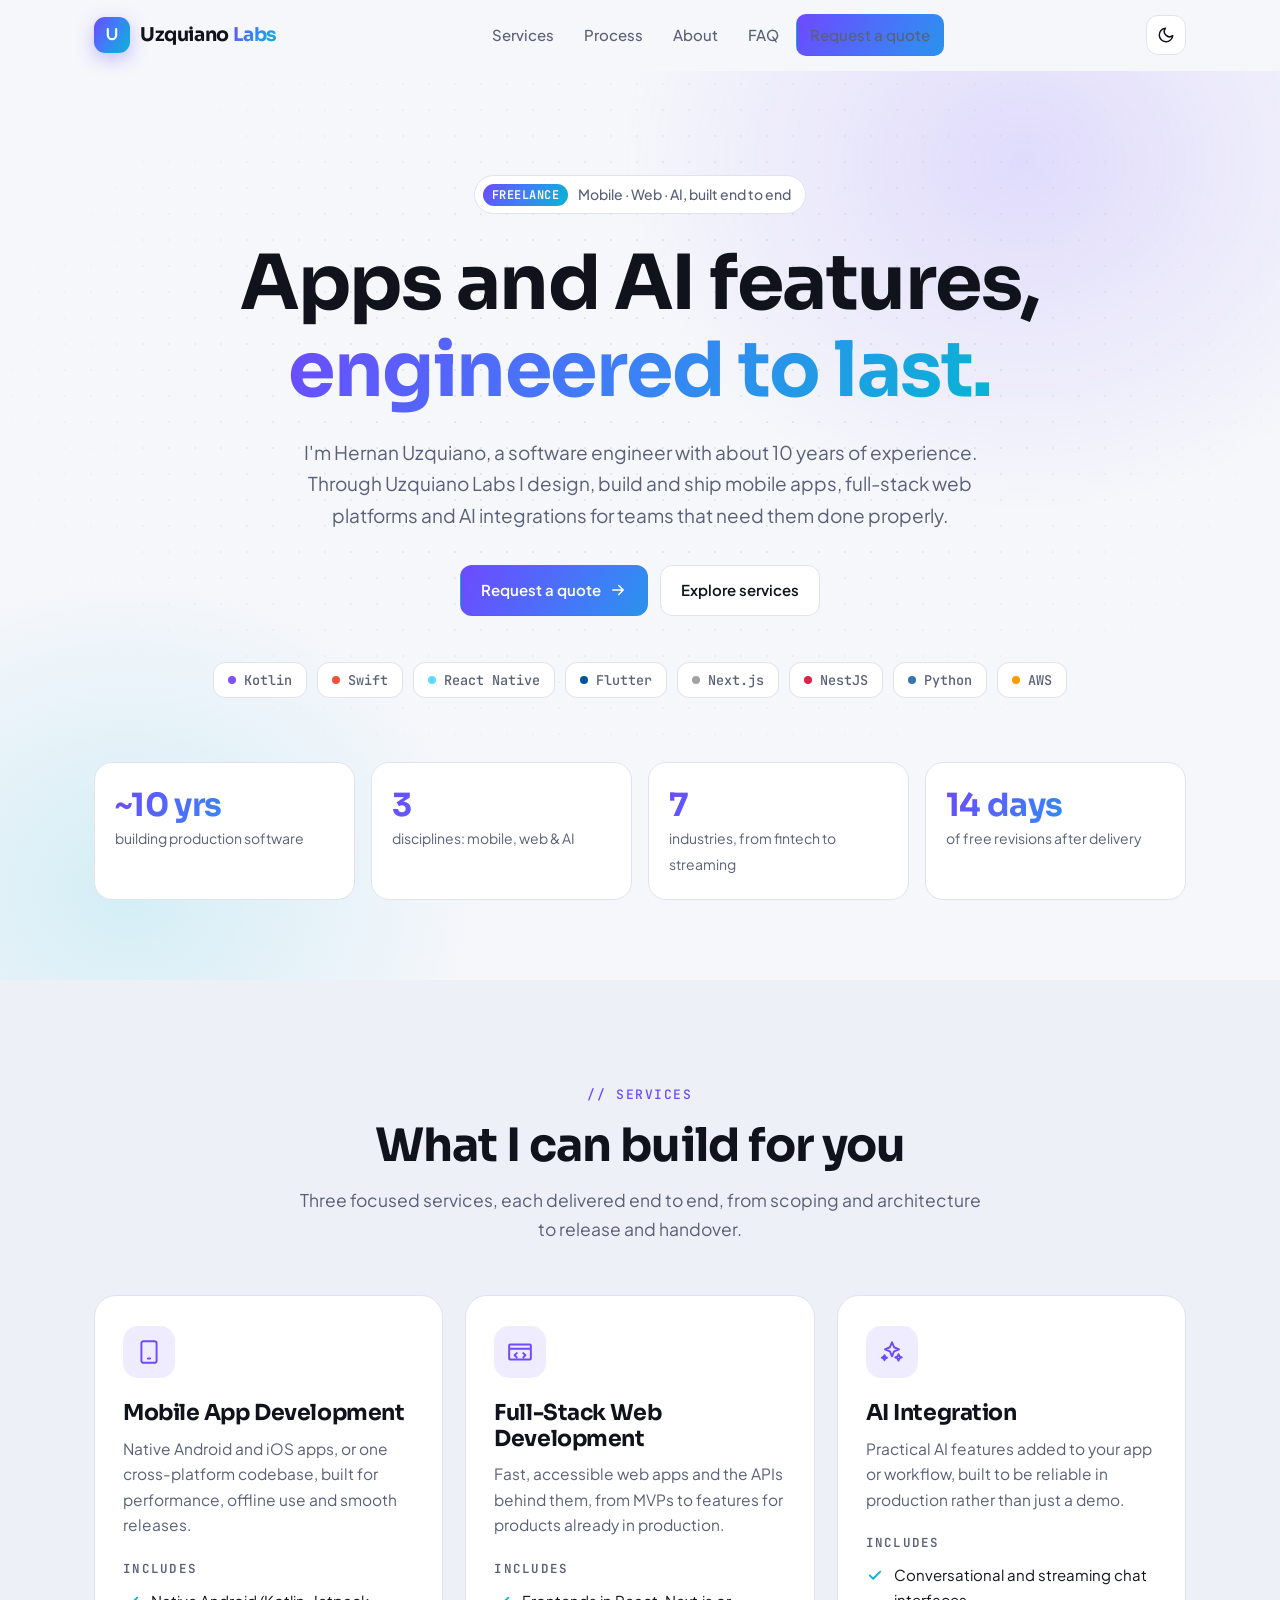
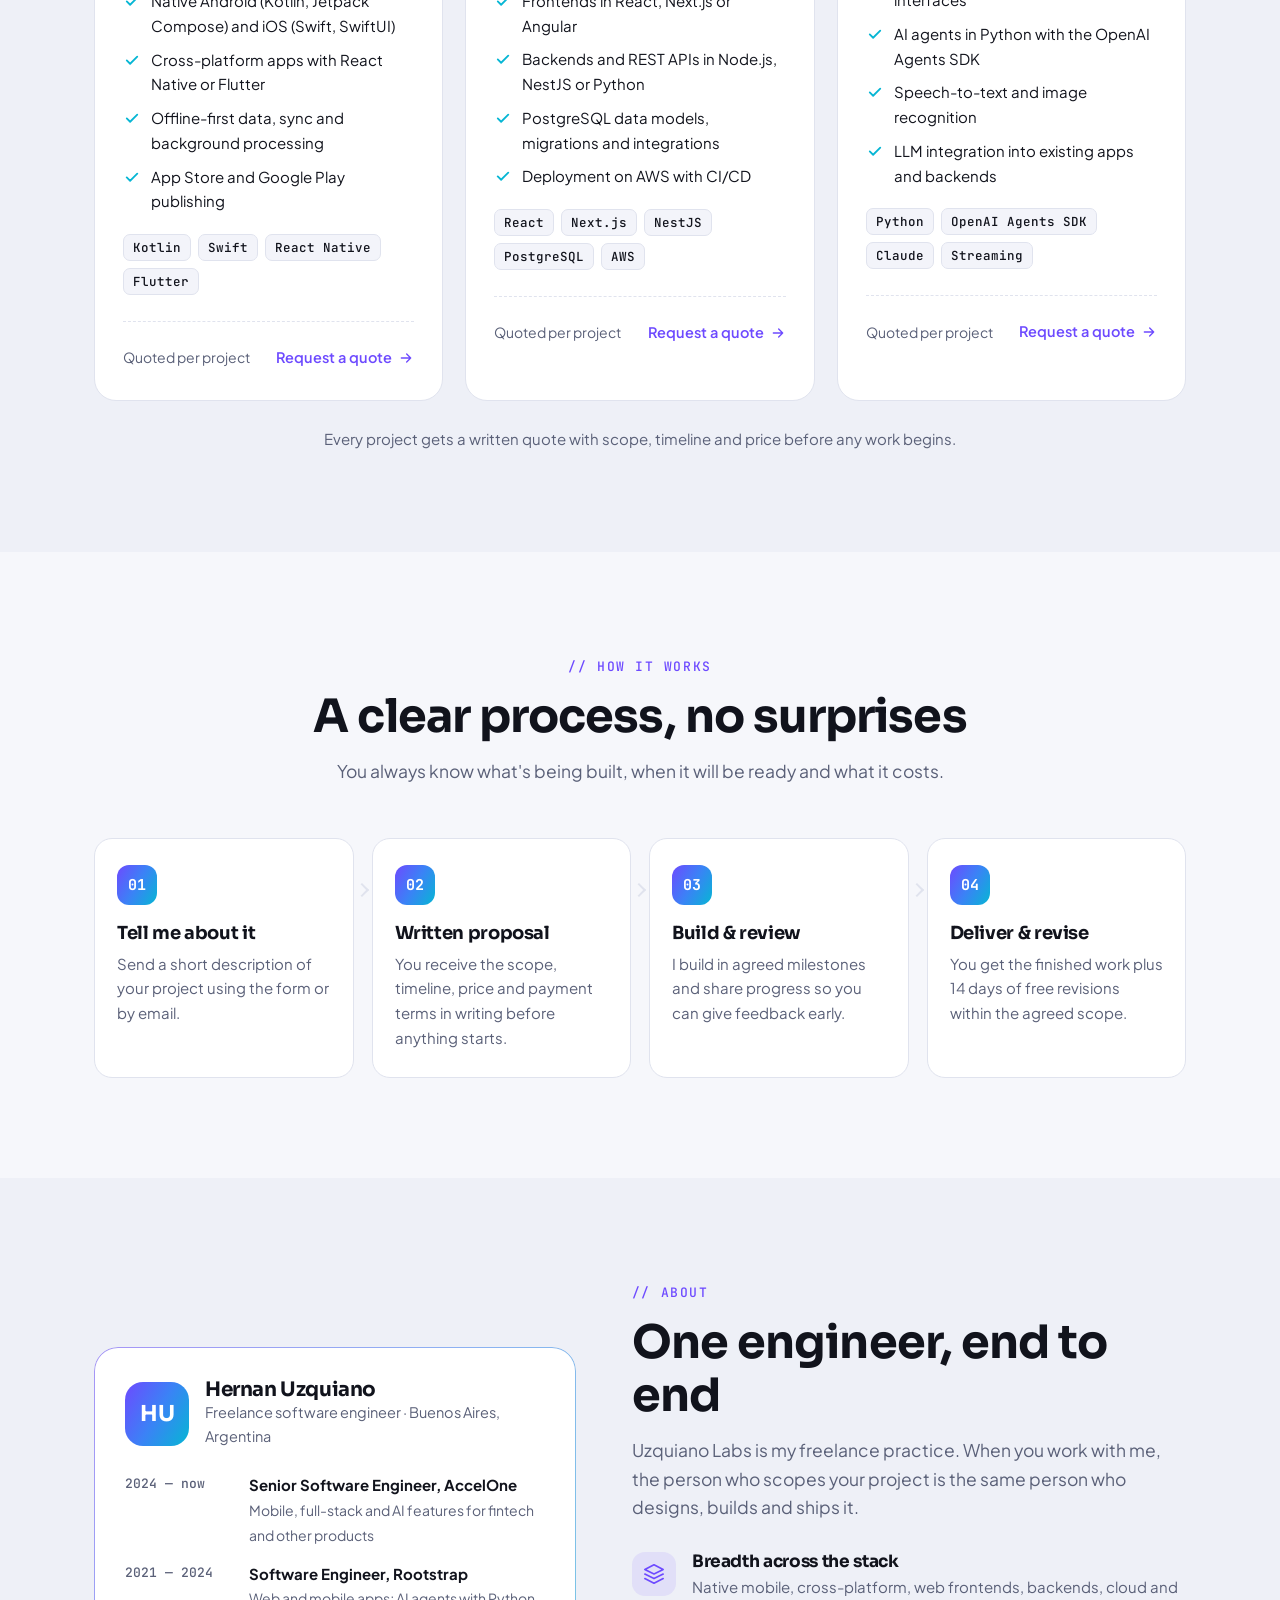
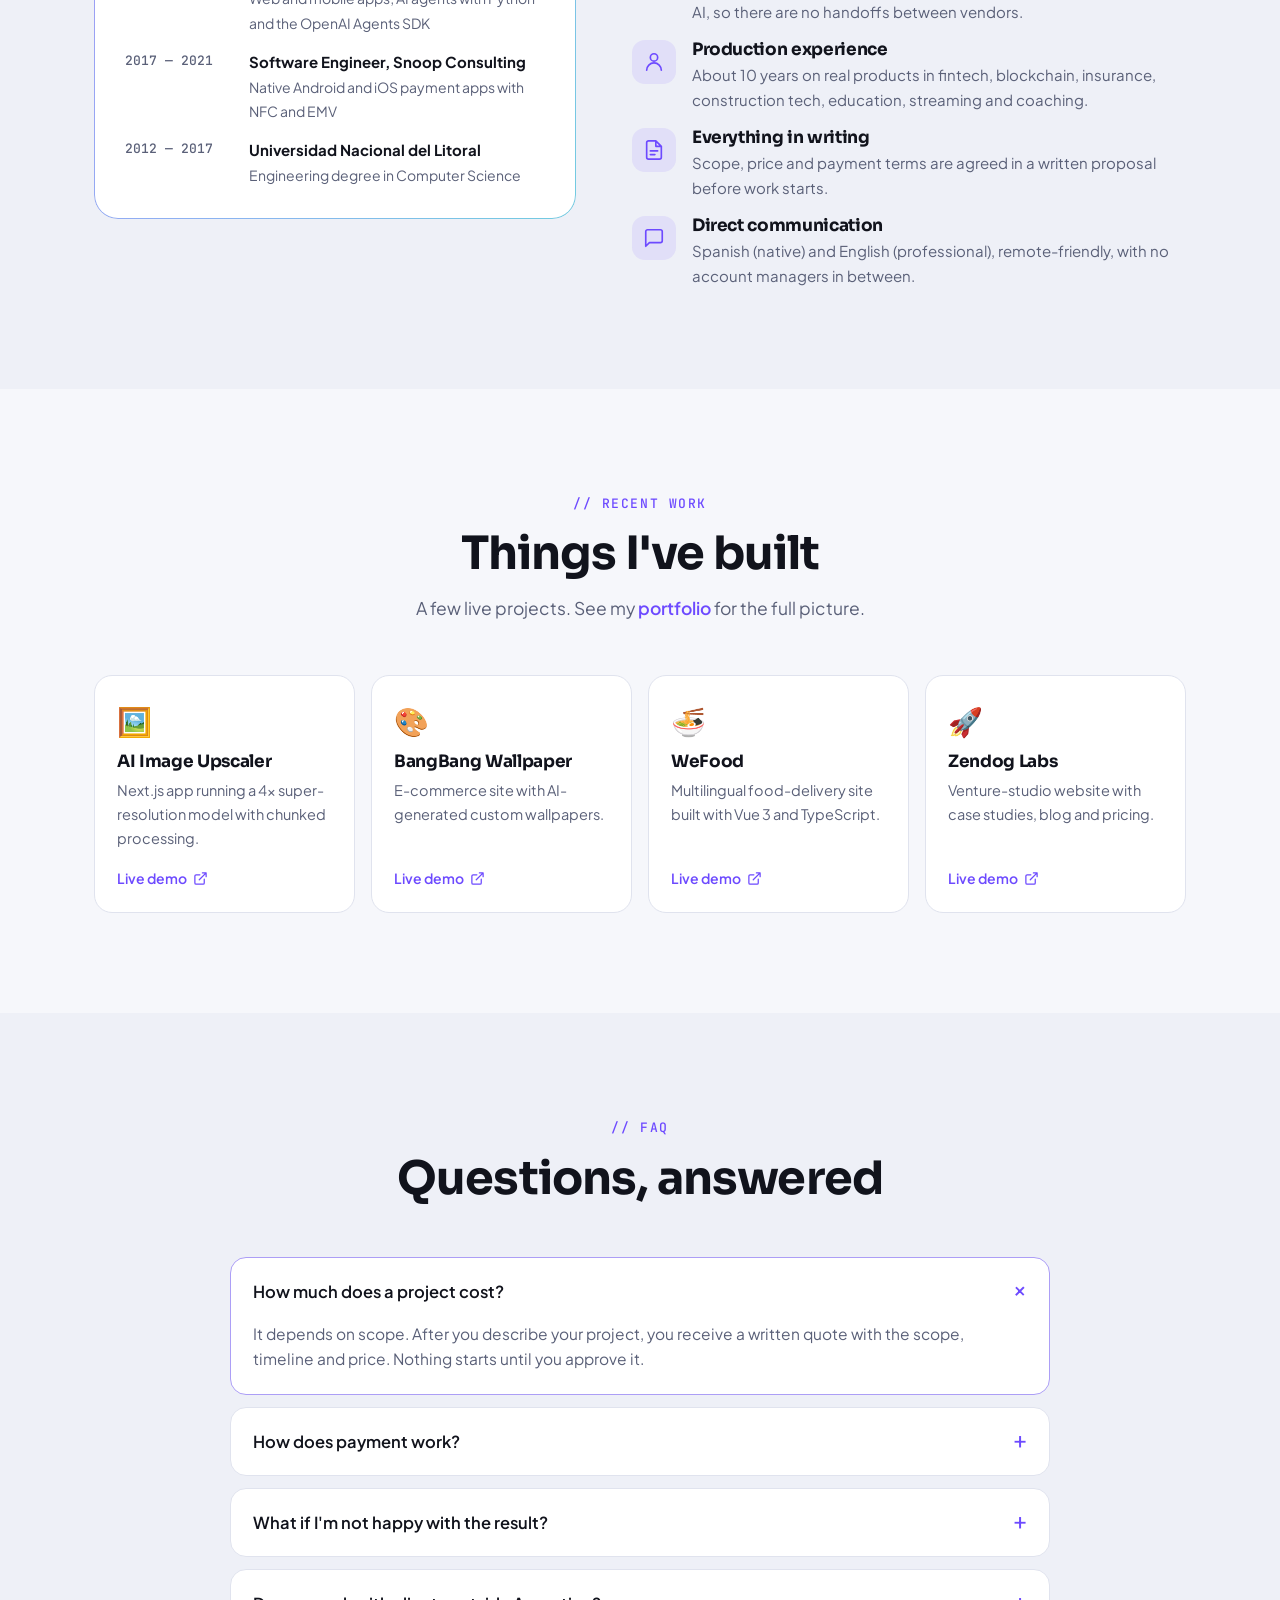
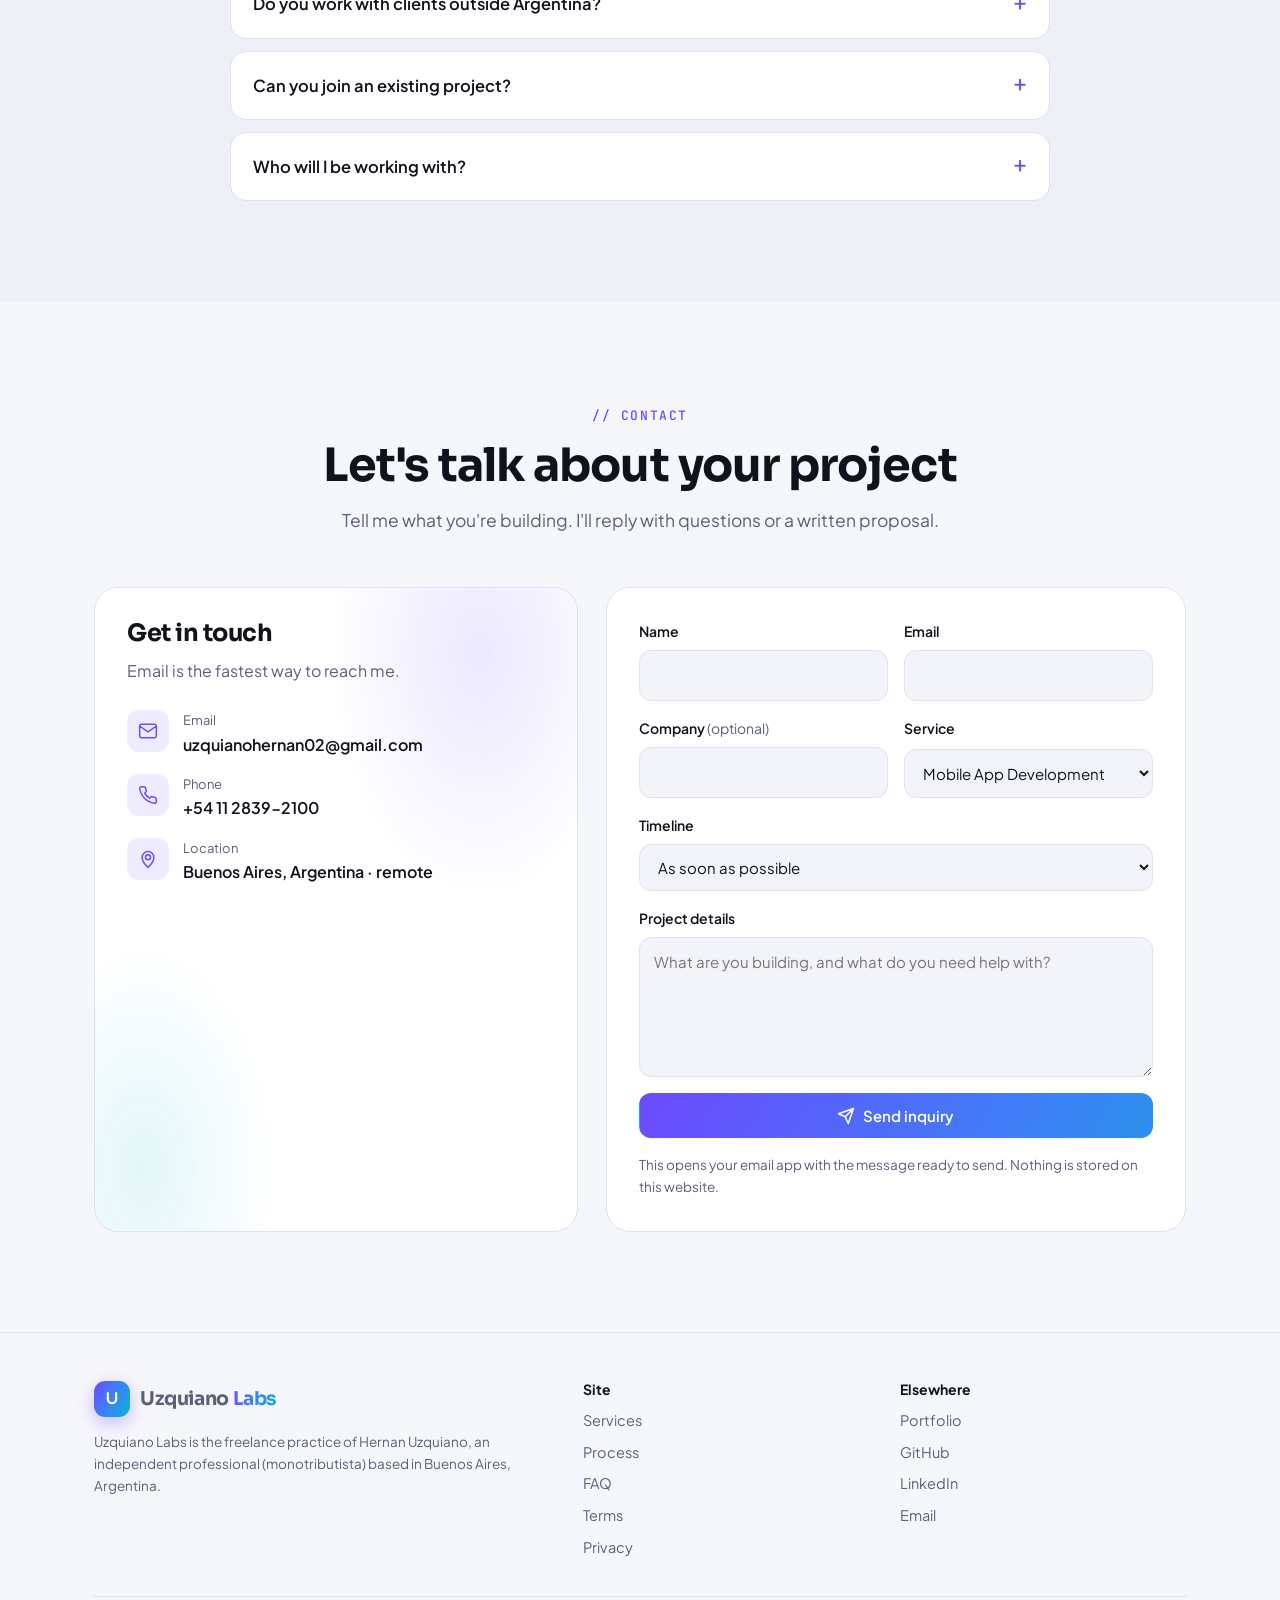
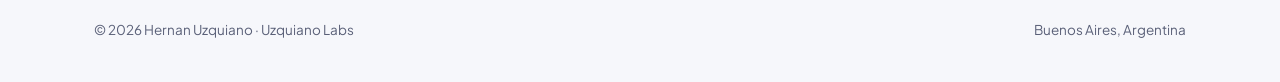
==== index.html @ b5117fab "Add index.html Co-Authored-By: Claude Opus 5.5 <noreply@anthropic.com>" ====
<!doctype html>
<html lang="en">
<head>
  <meta charset="utf-8" />
  <meta name="viewport" content="width=device-width, initial-scale=1" />
  <title>Uzquiano Labs — Mobile, Web &amp; AI Development</title>
  <meta name="description" content="Uzquiano Labs is the freelance practice of Hernan Uzquiano: mobile app development, full-stack web development and AI integration, built end to end by an engineer with about 10 years of experience." />
  <meta property="og:title" content="Uzquiano Labs — Mobile, Web & AI Development" />
  <meta property="og:description" content="Mobile apps, full-stack web platforms and AI features, built end to end. Based in Buenos Aires, working remotely." />
  <meta property="og:type" content="website" />
  <link rel="icon" href="data:image/svg+xml,%3Csvg xmlns='http://www.w3.org/2000/svg' viewBox='0 0 64 64'%3E%3Cdefs%3E%3ClinearGradient id='g' x1='0' y1='0' x2='1' y2='1'%3E%3Cstop offset='0' stop-color='%236d4aff'/%3E%3Cstop offset='1' stop-color='%2306b6d4'/%3E%3C/linearGradient%3E%3C/defs%3E%3Crect width='64' height='64' rx='16' fill='url(%23g)'/%3E%3Cpath d='M20 18v16a12 12 0 0 0 24 0V18' fill='none' stroke='white' stroke-width='6' stroke-linecap='round'/%3E%3C/svg%3E" />
  <link rel="preconnect" href="https://fonts.googleapis.com" />
  <link rel="preconnect" href="https://fonts.gstatic.com" crossorigin />
  <link href="https://fonts.googleapis.com/css2?family=Plus+Jakarta+Sans:wght@400;500;600;700&family=Sora:wght@600;700&family=JetBrains+Mono:wght@500;600;700&display=swap" rel="stylesheet" />
  <link rel="stylesheet" href="styles.css" />
</head>
<body>
  <svg width="0" height="0" style="position:absolute" aria-hidden="true">
    <symbol id="i-u" viewBox="0 0 24 24"><path fill="none" stroke="currentColor" stroke-width="2.6" stroke-linecap="round" d="M7 5v7a5 5 0 0 0 10 0V5"/></symbol>
    <symbol id="i-phone" viewBox="0 0 24 24"><path fill="none" stroke="currentColor" stroke-width="1.8" stroke-linecap="round" stroke-linejoin="round" d="M7 2h10a2 2 0 0 1 2 2v16a2 2 0 0 1-2 2H7a2 2 0 0 1-2-2V4a2 2 0 0 1 2-2Zm4 16h2"/></symbol>
    <symbol id="i-web" viewBox="0 0 24 24"><path fill="none" stroke="currentColor" stroke-width="1.8" stroke-linecap="round" stroke-linejoin="round" d="M3 5h18a1 1 0 0 1 1 1v12a1 1 0 0 1-1 1H3a1 1 0 0 1-1-1V6a1 1 0 0 1 1-1Zm-1 4h20M9 13l-2 2 2 2m6-4 2 2-2 2"/></symbol>
    <symbol id="i-ai" viewBox="0 0 24 24"><path fill="none" stroke="currentColor" stroke-width="1.8" stroke-linecap="round" stroke-linejoin="round" d="M12 3l1.9 4.6L18.5 9.5l-4.6 1.9L12 16l-1.9-4.6L5.5 9.5l4.6-1.9L12 3Zm6 11 .9 2.1 2.1.9-2.1.9L18 20l-.9-2.1-2.1-.9 2.1-.9L18 14ZM5 15l.7 1.6 1.6.7-1.6.7L5 19.6l-.7-1.6-1.6-.7 1.6-.7L5 15Z"/></symbol>
    <symbol id="i-tick" viewBox="0 0 24 24"><path fill="none" stroke="currentColor" stroke-width="2.4" stroke-linecap="round" stroke-linejoin="round" d="m5 12.5 4.5 4.5L19 7.5"/></symbol>
    <symbol id="i-arrow" viewBox="0 0 24 24"><path fill="none" stroke="currentColor" stroke-width="2" stroke-linecap="round" stroke-linejoin="round" d="M5 12h14m-6-6 6 6-6 6"/></symbol>
    <symbol id="i-mail" viewBox="0 0 24 24"><path fill="none" stroke="currentColor" stroke-width="1.8" stroke-linecap="round" stroke-linejoin="round" d="M4 4h16a2 2 0 0 1 2 2v12a2 2 0 0 1-2 2H4a2 2 0 0 1-2-2V6a2 2 0 0 1 2-2Zm18 2-10 7L2 6"/></symbol>
    <symbol id="i-call" viewBox="0 0 24 24"><path fill="none" stroke="currentColor" stroke-width="1.8" stroke-linecap="round" stroke-linejoin="round" d="M22 16.9v3a2 2 0 0 1-2.2 2 19.8 19.8 0 0 1-8.6-3.1 19.5 19.5 0 0 1-6-6A19.8 19.8 0 0 1 2.1 4.2 2 2 0 0 1 4.1 2h3a2 2 0 0 1 2 1.7c.1.9.4 1.8.7 2.7a2 2 0 0 1-.5 2.1L8 9.8a16 16 0 0 0 6 6l1.3-1.3a2 2 0 0 1 2.1-.4c.9.3 1.8.6 2.7.7a2 2 0 0 1 1.7 2Z"/></symbol>
    <symbol id="i-pin" viewBox="0 0 24 24"><path fill="none" stroke="currentColor" stroke-width="1.8" stroke-linecap="round" stroke-linejoin="round" d="M12 22s7-6.1 7-12a7 7 0 1 0-14 0c0 5.9 7 12 7 12Zm0-9a3 3 0 1 0 0-6 3 3 0 0 0 0 6Z"/></symbol>
    <symbol id="i-user" viewBox="0 0 24 24"><path fill="none" stroke="currentColor" stroke-width="1.8" stroke-linecap="round" stroke-linejoin="round" d="M20 21a8 8 0 0 0-16 0m8-10a4 4 0 1 0 0-8 4 4 0 0 0 0 8Z"/></symbol>
    <symbol id="i-layers" viewBox="0 0 24 24"><path fill="none" stroke="currentColor" stroke-width="1.8" stroke-linecap="round" stroke-linejoin="round" d="m12 2 10 5-10 5L2 7l10-5Zm-10 10 10 5 10-5M2 17l10 5 10-5"/></symbol>
    <symbol id="i-doc" viewBox="0 0 24 24"><path fill="none" stroke="currentColor" stroke-width="1.8" stroke-linecap="round" stroke-linejoin="round" d="M14 2H6a2 2 0 0 0-2 2v16a2 2 0 0 0 2 2h12a2 2 0 0 0 2-2V8l-6-6Zm0 0v6h6M8 13h8M8 17h5"/></symbol>
    <symbol id="i-chat" viewBox="0 0 24 24"><path fill="none" stroke="currentColor" stroke-width="1.8" stroke-linecap="round" stroke-linejoin="round" d="M21 15a2 2 0 0 1-2 2H7l-4 4V5a2 2 0 0 1 2-2h14a2 2 0 0 1 2 2Z"/></symbol>
    <symbol id="i-ext" viewBox="0 0 24 24"><path fill="none" stroke="currentColor" stroke-width="2" stroke-linecap="round" stroke-linejoin="round" d="M18 13v6a2 2 0 0 1-2 2H5a2 2 0 0 1-2-2V8a2 2 0 0 1 2-2h6m4-3h6v6m-11 5L21 3"/></symbol>
    <symbol id="i-send" viewBox="0 0 24 24"><path fill="none" stroke="currentColor" stroke-width="2" stroke-linecap="round" stroke-linejoin="round" d="M22 2 11 13M22 2l-7 20-4-9-9-4 20-7Z"/></symbol>
  </svg>

  <header class="nav" id="nav">
    <div class="container nav-inner">
      <a href="#top" class="logo" aria-label="Uzquiano Labs — home">
        <span class="logo-mark"><svg><use href="#i-u"/></svg></span>
        <span>Uzquiano<span class="grad-text"> Labs</span></span>
      </a>
      <nav aria-label="Main">
        <ul class="nav-links" id="navLinks">
          <li><a href="#services">Services</a></li>
          <li><a href="#process">Process</a></li>
          <li><a href="#about">About</a></li>
          <li><a href="#faq">FAQ</a></li>
          <li><a href="#contact" class="btn btn-primary btn-sm">Request a quote</a></li>
        </ul>
      </nav>
      <div class="nav-actions">
        <button class="icon-btn" id="themeBtn" type="button" aria-label="Toggle dark mode">
          <svg class="moon" viewBox="0 0 24 24"><path fill="none" stroke="currentColor" stroke-width="2" stroke-linecap="round" stroke-linejoin="round" d="M21 12.8A9 9 0 1 1 11.2 3a7 7 0 0 0 9.8 9.8Z"/></svg>
          <svg class="sun" viewBox="0 0 24 24"><path fill="none" stroke="currentColor" stroke-width="2" stroke-linecap="round" stroke-linejoin="round" d="M12 17a5 5 0 1 0 0-10 5 5 0 0 0 0 10Zm0-16v2m0 18v2M4.2 4.2l1.4 1.4m12.8 12.8 1.4 1.4M1 12h2m18 0h2M4.2 19.8l1.4-1.4M18.4 5.6l1.4-1.4"/></svg>
        </button>
        <button class="icon-btn menu-btn" id="menuBtn" type="button" aria-label="Open menu" aria-expanded="false" aria-controls="navLinks">
          <svg viewBox="0 0 24 24"><path fill="none" stroke="currentColor" stroke-width="2" stroke-linecap="round" d="M4 7h16M4 12h16M4 17h16"/></svg>
        </button>
      </div>
    </div>
  </header>

  <main id="top">
    <!-- HERO -->
    <div class="hero">
      <div class="container">
        <span class="badge reveal"><b>FREELANCE</b> Mobile · Web · AI, built end to end</span>
        <h1 class="reveal">Apps and AI features,<br/><span class="grad-text">engineered to last.</span></h1>
        <p class="hero-lead reveal">I'm Hernan Uzquiano, a software engineer with about 10 years of experience. Through Uzquiano Labs I design, build and ship mobile apps, full-stack web platforms and AI integrations for teams that need them done properly.</p>
        <div class="hero-cta reveal">
          <a class="btn btn-primary" href="#contact">Request a quote <svg><use href="#i-arrow"/></svg></a>
          <a class="btn" href="#services">Explore services</a>
        </div>
        <div class="chips reveal" aria-label="Core technologies">
          <span class="chip"><i style="--c:#7f52ff"></i>Kotlin</span>
          <span class="chip"><i style="--c:#f05138"></i>Swift</span>
          <span class="chip"><i style="--c:#61dafb"></i>React Native</span>
          <span class="chip"><i style="--c:#02569b"></i>Flutter</span>
          <span class="chip"><i style="--c:#a3a3a3"></i>Next.js</span>
          <span class="chip"><i style="--c:#e0234e"></i>NestJS</span>
          <span class="chip"><i style="--c:#3776ab"></i>Python</span>
          <span class="chip"><i style="--c:#ff9900"></i>AWS</span>
        </div>
        <div class="stats reveal">
          <div class="stat"><b class="grad-text">~10 yrs</b><span>building production software</span></div>
          <div class="stat"><b class="grad-text">3</b><span>disciplines: mobile, web &amp; AI</span></div>
          <div class="stat"><b class="grad-text">7</b><span>industries, from fintech to streaming</span></div>
          <div class="stat"><b class="grad-text">14 days</b><span>of free revisions after delivery</span></div>
        </div>
      </div>
    </div>

    <!-- SERVICES -->
    <section id="services" class="alt">
      <div class="container">
        <div class="head center reveal">
          <span class="eyebrow">// services</span>
          <h2>What I can build for you</h2>
          <p>Three focused services, each delivered end to end, from scoping and architecture to release and handover.</p>
        </div>
        <div class="services">
          <article class="svc reveal">
            <div class="svc-icon"><svg><use href="#i-phone"/></svg></div>
            <h3>Mobile App Development</h3>
            <p>Native Android and iOS apps, or one cross-platform codebase, built for performance, offline use and smooth releases.</p>
            <h4>Includes</h4>
            <ul class="ticks">
              <li><svg><use href="#i-tick"/></svg>Native Android (Kotlin, Jetpack Compose) and iOS (Swift, SwiftUI)</li>
              <li><svg><use href="#i-tick"/></svg>Cross-platform apps with React Native or Flutter</li>
              <li><svg><use href="#i-tick"/></svg>Offline-first data, sync and background processing</li>
              <li><svg><use href="#i-tick"/></svg>App Store and Google Play publishing</li>
            </ul>
            <div class="stack"><span>Kotlin</span><span>Swift</span><span>React Native</span><span>Flutter</span></div>
            <div class="quote"><span>Quoted per project</span><a href="#contact" data-service="Mobile App Development">Request a quote <svg><use href="#i-arrow"/></svg></a></div>
          </article>
          <article class="svc reveal">
            <div class="svc-icon"><svg><use href="#i-web"/></svg></div>
            <h3>Full-Stack Web Development</h3>
            <p>Fast, accessible web apps and the APIs behind them, from MVPs to features for products already in production.</p>
            <h4>Includes</h4>
            <ul class="ticks">
              <li><svg><use href="#i-tick"/></svg>Frontends in React, Next.js or Angular</li>
              <li><svg><use href="#i-tick"/></svg>Backends and REST APIs in Node.js, NestJS or Python</li>
              <li><svg><use href="#i-tick"/></svg>PostgreSQL data models, migrations and integrations</li>
              <li><svg><use href="#i-tick"/></svg>Deployment on AWS with CI/CD</li>
            </ul>
            <div class="stack"><span>React</span><span>Next.js</span><span>NestJS</span><span>PostgreSQL</span><span>AWS</span></div>
            <div class="quote"><span>Quoted per project</span><a href="#contact" data-service="Full-Stack Web Development">Request a quote <svg><use href="#i-arrow"/></svg></a></div>
          </article>
          <article class="svc reveal">
            <div class="svc-icon"><svg><use href="#i-ai"/></svg></div>
            <h3>AI Integration</h3>
            <p>Practical AI features added to your app or workflow, built to be reliable in production rather than just a demo.</p>
            <h4>Includes</h4>
            <ul class="ticks">
              <li><svg><use href="#i-tick"/></svg>Conversational and streaming chat interfaces</li>
              <li><svg><use href="#i-tick"/></svg>AI agents in Python with the OpenAI Agents SDK</li>
              <li><svg><use href="#i-tick"/></svg>Speech-to-text and image recognition</li>
              <li><svg><use href="#i-tick"/></svg>LLM integration into existing apps and backends</li>
            </ul>
            <div class="stack"><span>Python</span><span>OpenAI Agents SDK</span><span>Claude</span><span>Streaming</span></div>
            <div class="quote"><span>Quoted per project</span><a href="#contact" data-service="AI Integration">Request a quote <svg><use href="#i-arrow"/></svg></a></div>
          </article>
        </div>
        <p class="note reveal">Every project gets a written quote with scope, timeline and price before any work begins.</p>
      </div>
    </section>

    <!-- PROCESS -->
    <section id="process">
      <div class="container">
        <div class="head center reveal">
          <span class="eyebrow">// how it works</span>
          <h2>A clear process, no surprises</h2>
          <p>You always know what's being built, when it will be ready and what it costs.</p>
        </div>
        <div class="steps">
          <div class="step reveal"><span class="num">01</span><h3>Tell me about it</h3><p>Send a short description of your project using the form or by email.</p></div>
          <div class="step reveal"><span class="num">02</span><h3>Written proposal</h3><p>You receive the scope, timeline, price and payment terms in writing before anything starts.</p></div>
          <div class="step reveal"><span class="num">03</span><h3>Build &amp; review</h3><p>I build in agreed milestones and share progress so you can give feedback early.</p></div>
          <div class="step reveal"><span class="num">04</span><h3>Deliver &amp; revise</h3><p>You get the finished work plus 14 days of free revisions within the agreed scope.</p></div>
        </div>
      </div>
    </section>

    <!-- ABOUT -->
    <section id="about" class="alt">
      <div class="container why">
        <div class="why-card reveal">
          <div class="me">
            <div class="avatar">HU</div>
            <div><h3>Hernan Uzquiano</h3><p>Freelance software engineer · Buenos Aires, Argentina</p></div>
          </div>
          <ul class="timeline">
            <li><time>2024 — now</time><div><b>Senior Software Engineer, AccelOne</b><span>Mobile, full-stack and AI features for fintech and other products</span></div></li>
            <li><time>2021 — 2024</time><div><b>Software Engineer, Rootstrap</b><span>Web and mobile apps; AI agents with Python and the OpenAI Agents SDK</span></div></li>
            <li><time>2017 — 2021</time><div><b>Software Engineer, Snoop Consulting</b><span>Native Android and iOS payment apps with NFC and EMV</span></div></li>
            <li><time>2012 — 2017</time><div><b>Universidad Nacional del Litoral</b><span>Engineering degree in Computer Science</span></div></li>
          </ul>
        </div>
        <div>
          <div class="head reveal" style="margin-bottom:30px">
            <span class="eyebrow">// about</span>
            <h2>One engineer, end to end</h2>
            <p>Uzquiano Labs is my freelance practice. When you work with me, the person who scopes your project is the same person who designs, builds and ships it.</p>
          </div>
          <div class="reasons">
            <div class="reason reveal"><div class="ri"><svg><use href="#i-layers"/></svg></div><div><h4>Breadth across the stack</h4><p>Native mobile, cross-platform, web frontends, backends, cloud and AI, so there are no handoffs between vendors.</p></div></div>
            <div class="reason reveal"><div class="ri"><svg><use href="#i-user"/></svg></div><div><h4>Production experience</h4><p>About 10 years on real products in fintech, blockchain, insurance, construction tech, education, streaming and coaching.</p></div></div>
            <div class="reason reveal"><div class="ri"><svg><use href="#i-doc"/></svg></div><div><h4>Everything in writing</h4><p>Scope, price and payment terms are agreed in a written proposal before work starts.</p></div></div>
            <div class="reason reveal"><div class="ri"><svg><use href="#i-chat"/></svg></div><div><h4>Direct communication</h4><p>Spanish (native) and English (professional), remote-friendly, with no account managers in between.</p></div></div>
          </div>
        </div>
      </div>
    </section>

    <!-- WORK -->
    <section id="work">
      <div class="container">
        <div class="head center reveal">
          <span class="eyebrow">// recent work</span>
          <h2>Things I've built</h2>
          <p>A few live projects. See my <a href="https://uzquianohernan02-svg.github.io/" style="color:var(--accent);font-weight:600">portfolio</a> for the full picture.</p>
        </div>
        <div class="work">
          <a class="wk reveal" href="https://image-upscale-henna.vercel.app" target="_blank" rel="noopener"><span class="em" aria-hidden="true">🖼️</span><h3>AI Image Upscaler</h3><p>Next.js app running a 4× super-resolution model with chunked processing.</p><span class="go">Live demo <svg><use href="#i-ext"/></svg></span></a>
          <a class="wk reveal" href="https://bangbang-ten.vercel.app" target="_blank" rel="noopener"><span class="em" aria-hidden="true">🎨</span><h3>BangBang Wallpaper</h3><p>E-commerce site with AI-generated custom wallpapers.</p><span class="go">Live demo <svg><use href="#i-ext"/></svg></span></a>
          <a class="wk reveal" href="https://we-food-five.vercel.app" target="_blank" rel="noopener"><span class="em" aria-hidden="true">🍜</span><h3>WeFood</h3><p>Multilingual food-delivery site built with Vue 3 and TypeScript.</p><span class="go">Live demo <svg><use href="#i-ext"/></svg></span></a>
          <a class="wk reveal" href="https://zendog-alpha.vercel.app" target="_blank" rel="noopener"><span class="em" aria-hidden="true">🚀</span><h3>Zendog Labs</h3><p>Venture-studio website with case studies, blog and pricing.</p><span class="go">Live demo <svg><use href="#i-ext"/></svg></span></a>
        </div>
      </div>
    </section>

    <!-- FAQ -->
    <section id="faq" class="alt">
      <div class="container">
        <div class="head center reveal">
          <span class="eyebrow">// faq</span>
          <h2>Questions, answered</h2>
        </div>
        <div class="faq">
          <details class="reveal" open><summary>How much does a project cost?</summary><p>It depends on scope. After you describe your project, you receive a written quote with the scope, timeline and price. Nothing starts until you approve it.</p></details>
          <details class="reveal"><summary>How does payment work?</summary><p>Payment terms (amounts, schedule and method) are agreed in writing in each proposal before work begins. This website does not take payments.</p></details>
          <details class="reveal"><summary>What if I'm not happy with the result?</summary><p>Every delivery includes free revisions within 14 days of delivery for anything inside the agreed scope. Just tell me what needs to change.</p></details>
          <details class="reveal"><summary>Do you work with clients outside Argentina?</summary><p>Yes. I work remotely, communicate in Spanish or English, and am based in Buenos Aires (Argentina Time, UTC−3).</p></details>
          <details class="reveal"><summary>Can you join an existing project?</summary><p>Yes. I can add features, fix issues or integrate AI into an app or platform you already have, as well as build new products from scratch.</p></details>
          <details class="reveal"><summary>Who will I be working with?</summary><p>Me, directly. Uzquiano Labs is my freelance practice, so you talk to the engineer doing the work.</p></details>
        </div>
      </div>
    </section>

    <!-- CONTACT -->
    <section id="contact">
      <div class="container">
        <div class="head center reveal">
          <span class="eyebrow">// contact</span>
          <h2>Let's talk about your project</h2>
          <p>Tell me what you're building. I'll reply with questions or a written proposal.</p>
        </div>
        <div class="contact">
          <div class="contact-info reveal">
            <h3>Get in touch</h3>
            <p>Email is the fastest way to reach me.</p>
            <ul class="cinfo">
              <li><span class="ci"><svg><use href="#i-mail"/></svg></span><div><small>Email</small><a href="mailto:uzquianohernan02@gmail.com">uzquianohernan02@gmail.com</a></div></li>
              <li><span class="ci"><svg><use href="#i-call"/></svg></span><div><small>Phone</small><a href="tel:+541128392100">+54 11 2839-2100</a></div></li>
              <li><span class="ci"><svg><use href="#i-pin"/></svg></span><div><small>Location</small><strong>Buenos Aires, Argentina · remote</strong></div></li>
            </ul>
          </div>
          <form class="card reveal" id="quoteForm">
            <div class="row2">
              <div class="field"><label for="f-name">Name</label><input id="f-name" name="name" required autocomplete="name" /></div>
              <div class="field"><label for="f-email">Email</label><input id="f-email" name="email" type="email" required autocomplete="email" /></div>
            </div>
            <div class="row2">
              <div class="field"><label for="f-company">Company <span style="color:var(--muted);font-weight:400">(optional)</span></label><input id="f-company" name="company" autocomplete="organization" /></div>
              <div class="field"><label for="f-service">Service</label>
                <select id="f-service" name="service">
                  <option>Mobile App Development</option>
                  <option>Full-Stack Web Development</option>
                  <option>AI Integration</option>
                  <option>Not sure yet</option>
                </select>
              </div>
            </div>
            <div class="field"><label for="f-timeline">Timeline</label>
              <select id="f-timeline" name="timeline">
                <option>As soon as possible</option>
                <option>Within 1–3 months</option>
                <option>3+ months</option>
                <option>Just exploring</option>
              </select>
            </div>
            <div class="field"><label for="f-msg">Project details</label><textarea id="f-msg" name="message" required placeholder="What are you building, and what do you need help with?"></textarea></div>
            <button class="btn btn-primary" type="submit"><svg><use href="#i-send"/></svg> Send inquiry</button>
            <p class="form-note">This opens your email app with the message ready to send. Nothing is stored on this website.</p>
          </form>
        </div>
      </div>
    </section>
  </main>

  <footer>
    <div class="container">
      <div class="foot">
        <div>
          <a href="#top" class="logo"><span class="logo-mark"><svg><use href="#i-u"/></svg></span><span>Uzquiano<span class="grad-text"> Labs</span></span></a>
          <p class="legal">Uzquiano Labs is the freelance practice of Hernan Uzquiano, an independent professional (monotributista) based in Buenos Aires, Argentina.</p>
        </div>
        <div>
          <h4>Site</h4>
          <ul><li><a href="#services">Services</a></li><li><a href="#process">Process</a></li><li><a href="#faq">FAQ</a></li><li><a href="terms.html">Terms</a></li><li><a href="privacy.html">Privacy</a></li></ul>
        </div>
        <div>
          <h4>Elsewhere</h4>
          <ul><li><a href="https://uzquianohernan02-svg.github.io/" target="_blank" rel="noopener">Portfolio</a></li><li><a href="https://github.com/uzquianohernan02-svg" target="_blank" rel="noopener">GitHub</a></li><li><a href="https://linkedin.com/in/uzquiano" target="_blank" rel="noopener">LinkedIn</a></li><li><a href="mailto:uzquianohernan02@gmail.com">Email</a></li></ul>
        </div>
      </div>
      <div class="copy"><span>© <span id="year"></span> Hernan Uzquiano · Uzquiano Labs</span><span>Buenos Aires, Argentina</span></div>
    </div>
  </footer>
  <script src="site.js"></script>
</body>
</html>
---- styles.css ----
:root {
  --bg: #f6f7fb;
  --bg-alt: #eef0f7;
  --surface: #ffffff;
  --surface-2: #f3f4fa;
  --border: #e0e3ee;
  --text: #11131c;
  --muted: #5a6078;
  --accent: #6d4aff;
  --accent-2: #06b6d4;
  --accent-soft: rgba(109, 74, 255, .10);
  --grad: linear-gradient(120deg, #6d4aff 0%, #3b82f6 50%, #06b6d4 100%);
  --shadow: 0 1px 2px rgba(17, 19, 28, .04), 0 10px 30px rgba(17, 19, 28, .07);
  --glow: radial-gradient(45% 55% at 80% 10%, rgba(109,74,255,.16), transparent 70%),
          radial-gradient(40% 50% at 10% 90%, rgba(6,182,212,.14), transparent 70%);
  --dots: rgba(17, 19, 28, .07);
  --radius: 18px;
  --maxw: 1140px;
}
@media (prefers-color-scheme: dark) {
  :root:not([data-theme="light"]) {
    --bg: #07080d;
    --bg-alt: #0b0d15;
    --surface: #10131e;
    --surface-2: #151927;
    --border: #232839;
    --text: #eceef7;
    --muted: #979db4;
    --accent: #8b6dff;
    --accent-2: #22d3ee;
    --accent-soft: rgba(139, 109, 255, .14);
    --grad: linear-gradient(120deg, #8b6dff 0%, #60a5fa 50%, #22d3ee 100%);
    --shadow: 0 1px 2px rgba(0,0,0,.35), 0 14px 36px rgba(0,0,0,.4);
    --glow: radial-gradient(45% 55% at 80% 10%, rgba(139,109,255,.24), transparent 70%),
            radial-gradient(40% 50% at 10% 90%, rgba(34,211,238,.14), transparent 70%);
    --dots: rgba(255, 255, 255, .06);
  }
}
:root[data-theme="dark"] {
  --bg: #07080d;
  --bg-alt: #0b0d15;
  --surface: #10131e;
  --surface-2: #151927;
  --border: #232839;
  --text: #eceef7;
  --muted: #979db4;
  --accent: #8b6dff;
  --accent-2: #22d3ee;
  --accent-soft: rgba(139, 109, 255, .14);
  --grad: linear-gradient(120deg, #8b6dff 0%, #60a5fa 50%, #22d3ee 100%);
  --shadow: 0 1px 2px rgba(0,0,0,.35), 0 14px 36px rgba(0,0,0,.4);
  --glow: radial-gradient(45% 55% at 80% 10%, rgba(139,109,255,.24), transparent 70%),
          radial-gradient(40% 50% at 10% 90%, rgba(34,211,238,.14), transparent 70%);
  --dots: rgba(255, 255, 255, .06);
}

*, *::before, *::after { box-sizing: border-box; }
html { scroll-behavior: smooth; scroll-padding-top: 84px; }
body {
  margin: 0; background: var(--bg); color: var(--text);
  font: 16px/1.65 "Plus Jakarta Sans", Inter, system-ui, -apple-system, "Segoe UI", Roboto, sans-serif;
  -webkit-font-smoothing: antialiased; transition: background .25s, color .25s;
}
a { color: inherit; text-decoration: none; }
h1, h2, h3, h4 { font-family: "Sora", "Plus Jakarta Sans", sans-serif; line-height: 1.15; margin: 0; letter-spacing: -.02em; }
p { margin: 0; }
.container { width: 100%; max-width: var(--maxw); margin: 0 auto; padding: 0 24px; }
.grad-text { background: var(--grad); -webkit-background-clip: text; background-clip: text; color: transparent; }
:focus-visible { outline: 2px solid var(--accent); outline-offset: 3px; border-radius: 8px; }
.sr-only { position: absolute; width: 1px; height: 1px; overflow: hidden; clip: rect(0 0 0 0); white-space: nowrap; }

/* Nav */
.nav { position: sticky; top: 0; z-index: 50; background: color-mix(in srgb, var(--bg) 80%, transparent);
  backdrop-filter: saturate(160%) blur(14px); -webkit-backdrop-filter: saturate(160%) blur(14px);
  border-bottom: 1px solid transparent; transition: border-color .2s; }
.nav.scrolled { border-bottom-color: var(--border); }
.nav-inner { height: 70px; display: flex; align-items: center; justify-content: space-between; gap: 16px; }
.logo { display: flex; align-items: center; gap: 10px; font: 700 19px "Sora", sans-serif; letter-spacing: -.02em; }
.logo-mark { width: 36px; height: 36px; border-radius: 11px; background: var(--grad); display: grid; place-items: center; box-shadow: 0 6px 18px rgba(109,74,255,.35); }
.logo-mark svg { width: 20px; height: 20px; color: #fff; }
.logo small { font: 500 12px "JetBrains Mono", monospace; color: var(--muted); letter-spacing: .04em; margin-left: 2px; }
.nav-links { display: flex; align-items: center; gap: 4px; list-style: none; margin: 0; padding: 0; }
.nav-links a { padding: 8px 13px; border-radius: 10px; color: var(--muted); font-weight: 500; font-size: 15px; transition: color .15s, background .15s; }
.nav-links a:hover, .nav-links a.active { color: var(--text); background: var(--accent-soft); }
.nav-actions { display: flex; gap: 8px; align-items: center; }
.icon-btn { width: 40px; height: 40px; border-radius: 12px; border: 1px solid var(--border); background: var(--surface); color: var(--text);
  display: grid; place-items: center; cursor: pointer; transition: border-color .15s, transform .15s; }
.icon-btn:hover { border-color: var(--accent); transform: translateY(-1px); }
.icon-btn svg { width: 18px; height: 18px; }
.menu-btn { display: none; }
.sun { display: none; }
:root[data-theme="dark"] .sun { display: block; }
:root[data-theme="dark"] .moon { display: none; }
@media (prefers-color-scheme: dark) {
  :root:not([data-theme="light"]) .sun { display: block; }
  :root:not([data-theme="light"]) .moon { display: none; }
}

/* Buttons */
.btn { display: inline-flex; align-items: center; justify-content: center; gap: 8px; padding: 12px 20px; border-radius: 12px; font-weight: 600; font-size: 15px;
  border: 1px solid var(--border); background: var(--surface); color: var(--text); cursor: pointer; font-family: inherit;
  transition: transform .15s, box-shadow .15s, border-color .15s; }
.btn:hover { transform: translateY(-2px); box-shadow: var(--shadow); border-color: var(--accent); }
.btn-primary { background: var(--grad); color: #fff; border-color: transparent; background-size: 160% 100%; background-position: 0 0; transition: transform .15s, box-shadow .15s, background-position .4s; }
.btn-primary:hover { border-color: transparent; background-position: 100% 0; }
.btn svg { width: 18px; height: 18px; }
.btn-sm { padding: 9px 15px; font-size: 14px; }

/* Hero */
.hero { position: relative; padding: 104px 0 80px; overflow: hidden; }
.hero::before { content: ""; position: absolute; inset: 0; background: var(--glow); pointer-events: none; }
.hero::after { content: ""; position: absolute; inset: 0; pointer-events: none;
  background-image: radial-gradient(var(--dots) 1.2px, transparent 1.2px); background-size: 26px 26px;
  mask-image: radial-gradient(ellipse 70% 60% at 50% 35%, #000 30%, transparent 80%);
  -webkit-mask-image: radial-gradient(ellipse 70% 60% at 50% 35%, #000 30%, transparent 80%); }
.hero .container { position: relative; z-index: 1; text-align: center; }
.badge { display: inline-flex; align-items: center; gap: 10px; padding: 7px 14px 7px 8px; border-radius: 999px; border: 1px solid var(--border);
  background: var(--surface); font-size: 14px; color: var(--muted); font-weight: 500; }
.badge b { font: 600 12px "JetBrains Mono", monospace; color: #fff; background: var(--grad); padding: 3px 9px; border-radius: 999px; letter-spacing: .04em; }
.hero h1 { font-size: clamp(40px, 6.6vw, 76px); margin: 26px auto 0; max-width: 940px; }
.hero-lead { margin: 22px auto 0; max-width: 680px; font-size: clamp(17px, 2vw, 19px); color: var(--muted); }
.hero-cta { display: flex; justify-content: center; flex-wrap: wrap; gap: 12px; margin-top: 34px; }
.chips { display: flex; justify-content: center; flex-wrap: wrap; gap: 10px; margin-top: 46px; }
.chip { display: inline-flex; align-items: center; gap: 8px; padding: 8px 14px; border-radius: 12px; background: var(--surface); border: 1px solid var(--border);
  font: 500 13.5px "JetBrains Mono", monospace; color: var(--muted); }
.chip i { width: 8px; height: 8px; border-radius: 50%; background: var(--c, var(--accent)); }

/* Stats */
.stats { display: grid; grid-template-columns: repeat(4, 1fr); gap: 16px; margin-top: 64px; }
.stat { background: var(--surface); border: 1px solid var(--border); border-radius: var(--radius); padding: 22px 20px; text-align: left; }
.stat b { display: block; font: 700 32px "Sora", sans-serif; letter-spacing: -.02em; }
.stat span { color: var(--muted); font-size: 14px; }

/* Sections */
section { padding: 100px 0; }
section.alt { background: var(--bg-alt); }
.eyebrow { display: inline-block; font: 500 13px "JetBrains Mono", monospace; letter-spacing: .12em; text-transform: uppercase; color: var(--accent); }
.head { max-width: 700px; margin-bottom: 52px; }
.head.center { margin-left: auto; margin-right: auto; text-align: center; }
.head h2 { font-size: clamp(30px, 4.2vw, 46px); margin-top: 12px; }
.head p { color: var(--muted); font-size: 17.5px; margin-top: 14px; }

/* Services */
.services { display: grid; grid-template-columns: repeat(3, 1fr); gap: 22px; }
.svc { position: relative; display: flex; flex-direction: column; background: var(--surface); border: 1px solid var(--border); border-radius: 22px;
  padding: 30px 28px; transition: transform .25s, box-shadow .25s, border-color .25s; overflow: hidden; }
.svc::before { content: ""; position: absolute; left: 0; right: 0; top: 0; height: 3px; background: var(--grad); opacity: 0; transition: opacity .25s; }
.svc:hover { transform: translateY(-5px); box-shadow: var(--shadow); border-color: color-mix(in srgb, var(--accent) 40%, var(--border)); }
.svc:hover::before { opacity: 1; }
.svc-icon { width: 52px; height: 52px; border-radius: 15px; background: var(--accent-soft); color: var(--accent); display: grid; place-items: center; }
.svc-icon svg { width: 26px; height: 26px; }
.svc h3 { font-size: 22px; margin-top: 22px; }
.svc > p { color: var(--muted); margin-top: 10px; font-size: 15.5px; }
.svc h4 { font: 600 12.5px "JetBrains Mono", monospace; letter-spacing: .1em; text-transform: uppercase; color: var(--muted); margin-top: 22px; }
.ticks { list-style: none; padding: 0; margin: 12px 0 0; display: grid; gap: 9px; }
.ticks li { display: flex; gap: 10px; font-size: 15px; }
.ticks svg { width: 18px; height: 18px; color: var(--accent-2); flex: none; margin-top: 3px; }
.stack { display: flex; flex-wrap: wrap; gap: 7px; margin-top: 20px; }
.stack span { font: 500 12.5px "JetBrains Mono", monospace; padding: 4px 9px; border-radius: 7px; background: var(--surface-2); border: 1px solid var(--border); }
.svc .quote { margin-top: auto; padding-top: 24px; display: flex; align-items: center; justify-content: space-between; gap: 10px; border-top: 1px dashed var(--border); margin-top: 26px; }
.svc .quote span { font-size: 14px; color: var(--muted); }
.svc .quote a { font-weight: 600; font-size: 14.5px; color: var(--accent); display: inline-flex; gap: 6px; align-items: center; }
.svc .quote a svg { width: 16px; height: 16px; transition: transform .15s; }
.svc .quote a:hover svg { transform: translateX(3px); }
.note { margin-top: 26px; text-align: center; color: var(--muted); font-size: 15px; }

/* Process */
.steps { display: grid; grid-template-columns: repeat(4, 1fr); gap: 18px; counter-reset: step; }
.step { position: relative; background: var(--surface); border: 1px solid var(--border); border-radius: var(--radius); padding: 26px 22px; }
.step .num { font: 700 15px "JetBrains Mono", monospace; width: 40px; height: 40px; border-radius: 12px; display: grid; place-items: center; color: #fff; background: var(--grad); }
.step h3 { font-size: 18px; margin-top: 18px; }
.step p { color: var(--muted); font-size: 15px; margin-top: 8px; }
.step:not(:last-child)::after { content: ""; position: absolute; top: 46px; right: -14px; width: 10px; height: 10px; border-top: 2px solid var(--border); border-right: 2px solid var(--border); transform: rotate(45deg); }

/* Why */
.why { display: grid; grid-template-columns: 1fr 1.15fr; gap: 56px; align-items: center; }
.why-card { background: var(--surface); border: 1px solid var(--border); border-radius: 24px; padding: 30px; position: relative; }
.why-card::after { content: ""; position: absolute; inset: -1px; border-radius: 24px; padding: 1px; background: var(--grad);
  -webkit-mask: linear-gradient(#000 0 0) content-box, linear-gradient(#000 0 0); -webkit-mask-composite: xor; mask-composite: exclude; opacity: .5; pointer-events: none; }
.me { display: flex; align-items: center; gap: 16px; }
.avatar { width: 64px; height: 64px; border-radius: 18px; background: var(--grad); color: #fff; display: grid; place-items: center; font: 700 22px "Sora", sans-serif; flex: none; }
.me h3 { font-size: 20px; }
.me p { color: var(--muted); font-size: 14.5px; }
.timeline { list-style: none; padding: 0; margin: 24px 0 0; display: grid; gap: 14px; }
.timeline li { display: grid; grid-template-columns: 112px 1fr; gap: 12px; font-size: 15px; }
.timeline time { font: 500 13px "JetBrains Mono", monospace; color: var(--muted); padding-top: 2px; }
.timeline b { display: block; }
.timeline span { color: var(--muted); font-size: 14px; }
.reasons { display: grid; gap: 16px; }
.reason { display: flex; gap: 16px; }
.reason .ri { width: 44px; height: 44px; border-radius: 13px; background: var(--accent-soft); color: var(--accent); display: grid; place-items: center; flex: none; }
.reason .ri svg { width: 22px; height: 22px; }
.reason h4 { font-size: 17px; }
.reason p { color: var(--muted); font-size: 15px; margin-top: 3px; }

/* Work */
.work { display: grid; grid-template-columns: repeat(4, 1fr); gap: 16px; }
.wk { background: var(--surface); border: 1px solid var(--border); border-radius: var(--radius); padding: 22px; display: flex; flex-direction: column; gap: 8px; transition: transform .2s, border-color .2s; }
.wk:hover { transform: translateY(-3px); border-color: var(--accent); }
.wk .em { font-size: 28px; }
.wk h3 { font-size: 17px; }
.wk p { color: var(--muted); font-size: 14.5px; }
.wk .go { margin-top: auto; padding-top: 8px; font-weight: 600; font-size: 14px; color: var(--accent); display: inline-flex; align-items: center; gap: 6px; }
.wk .go svg { width: 15px; height: 15px; }

/* FAQ */
.faq { max-width: 820px; margin: 0 auto; display: grid; gap: 12px; }
.faq details { background: var(--surface); border: 1px solid var(--border); border-radius: 16px; padding: 4px 22px; transition: border-color .2s; }
.faq details[open] { border-color: color-mix(in srgb, var(--accent) 45%, var(--border)); }
.faq summary { cursor: pointer; list-style: none; padding: 16px 0; font-weight: 600; font-size: 16.5px; display: flex; justify-content: space-between; gap: 16px; align-items: center; }
.faq summary::-webkit-details-marker { display: none; }
.faq summary::after { content: "+"; font: 400 24px/1 "Sora", sans-serif; color: var(--accent); transition: transform .2s; flex: none; }
.faq details[open] summary::after { transform: rotate(45deg); }
.faq details p { color: var(--muted); padding: 0 0 18px; font-size: 15.5px; }

/* Contact */
.contact { display: grid; grid-template-columns: 1fr 1.2fr; gap: 28px; }
.contact-info { background: var(--surface); border: 1px solid var(--border); border-radius: 24px; padding: 32px; position: relative; overflow: hidden; }
.contact-info::before { content: ""; position: absolute; inset: 0; background: var(--glow); opacity: .8; pointer-events: none; }
.contact-info > * { position: relative; }
.contact-info h3 { font-size: 24px; }
.contact-info > p { color: var(--muted); margin-top: 10px; }
.cinfo { list-style: none; padding: 0; margin: 26px 0 0; display: grid; gap: 16px; }
.cinfo li { display: flex; gap: 14px; align-items: flex-start; }
.cinfo .ci { width: 42px; height: 42px; border-radius: 12px; background: var(--accent-soft); color: var(--accent); display: grid; place-items: center; flex: none; }
.cinfo .ci svg { width: 20px; height: 20px; }
.cinfo small { display: block; color: var(--muted); font-size: 13px; }
.cinfo a, .cinfo strong { font-weight: 600; word-break: break-word; }
.cinfo a:hover { color: var(--accent); }
form.card { background: var(--surface); border: 1px solid var(--border); border-radius: 24px; padding: 32px; display: grid; gap: 16px; }
.field { display: grid; gap: 7px; }
.field label { font-weight: 600; font-size: 14px; }
.row2 { display: grid; grid-template-columns: 1fr 1fr; gap: 16px; }
input, select, textarea { width: 100%; font: inherit; font-size: 15px; color: var(--text); background: var(--surface-2); border: 1px solid var(--border);
  border-radius: 12px; padding: 12px 14px; transition: border-color .15s, box-shadow .15s; }
textarea { min-height: 140px; resize: vertical; }
input:focus, select:focus, textarea:focus { outline: none; border-color: var(--accent); box-shadow: 0 0 0 4px var(--accent-soft); }
.form-note { font-size: 13.5px; color: var(--muted); }

/* Footer */
footer { border-top: 1px solid var(--border); padding: 48px 0 40px; font-size: 14.5px; color: var(--muted); }
.foot { display: grid; grid-template-columns: 1.6fr 1fr 1fr; gap: 32px; }
.foot h4 { font-size: 14px; color: var(--text); margin-bottom: 12px; font-family: inherit; letter-spacing: 0; }
.foot ul { list-style: none; padding: 0; margin: 0; display: grid; gap: 8px; }
.foot a:hover { color: var(--text); }
.foot .legal { margin-top: 14px; font-size: 13.5px; max-width: 460px; }
.copy { margin-top: 36px; padding-top: 22px; border-top: 1px solid var(--border); display: flex; justify-content: space-between; flex-wrap: wrap; gap: 10px; font-size: 13.5px; }

/* Legal pages */
.doc { max-width: 780px; margin: 0 auto; padding: 72px 24px 96px; }
.doc h1 { font-size: clamp(32px, 5vw, 46px); margin-top: 10px; }
.doc .updated { color: var(--muted); margin-top: 10px; font-size: 15px; }
.doc h2 { font-size: 22px; margin: 40px 0 12px; }
.doc p, .doc li { color: var(--muted); font-size: 16px; }
.doc p + p { margin-top: 12px; }
.doc ul { padding-left: 20px; display: grid; gap: 6px; }
.doc strong { color: var(--text); }
.doc a { color: var(--accent); font-weight: 600; }
.back { display: inline-flex; align-items: center; gap: 6px; color: var(--muted); font-weight: 500; font-size: 15px; }
.back:hover { color: var(--text); }
.back svg { width: 16px; height: 16px; }

/* Reveal */
.reveal { opacity: 0; transform: translateY(18px); transition: opacity .7s ease, transform .7s ease; }
.reveal.in { opacity: 1; transform: none; }
@media (prefers-reduced-motion: reduce) {
  html { scroll-behavior: auto; }
  .reveal { opacity: 1; transform: none; }
  *, *::before, *::after { transition: none !important; animation: none !important; }
}

/* Responsive */
@media (max-width: 1000px) {
  .services, .work { grid-template-columns: repeat(2, 1fr); }
  .services .svc:last-child { grid-column: 1 / -1; }
  .steps { grid-template-columns: repeat(2, 1fr); }
  .step:nth-child(2)::after { display: none; }
  .why, .contact { grid-template-columns: 1fr; }
  .stats { grid-template-columns: repeat(2, 1fr); }
  .foot { grid-template-columns: 1fr 1fr; }
  .foot > div:first-child { grid-column: 1 / -1; }
}
@media (max-width: 720px) {
  .container { padding: 0 16px; }
  .nav-links { position: absolute; top: 70px; left: 0; right: 0; flex-direction: column; align-items: stretch; gap: 2px; padding: 12px 16px 16px;
    background: var(--bg); border-bottom: 1px solid var(--border); display: none; }
  .nav-links.open { display: flex; }
  .nav-links a { display: block; padding: 12px; }
  .nav-links .btn { margin-top: 6px; }
  .menu-btn { display: grid; }
  .hero { padding: 64px 0 56px; }
  section { padding: 72px 0; }
  .services, .work, .steps, .row2 { grid-template-columns: 1fr; }
  .services .svc:last-child { grid-column: auto; }
  .step::after { display: none; }
  .stats { gap: 12px; margin-top: 44px; }
  .stat { padding: 18px 16px; }
  .stat b { font-size: 26px; }
  .svc, .contact-info, form.card, .why-card { padding: 24px 20px; }
  .timeline li { grid-template-columns: 1fr; gap: 2px; }
  .foot { grid-template-columns: 1fr; }
  .doc { padding: 48px 16px 72px; }
}
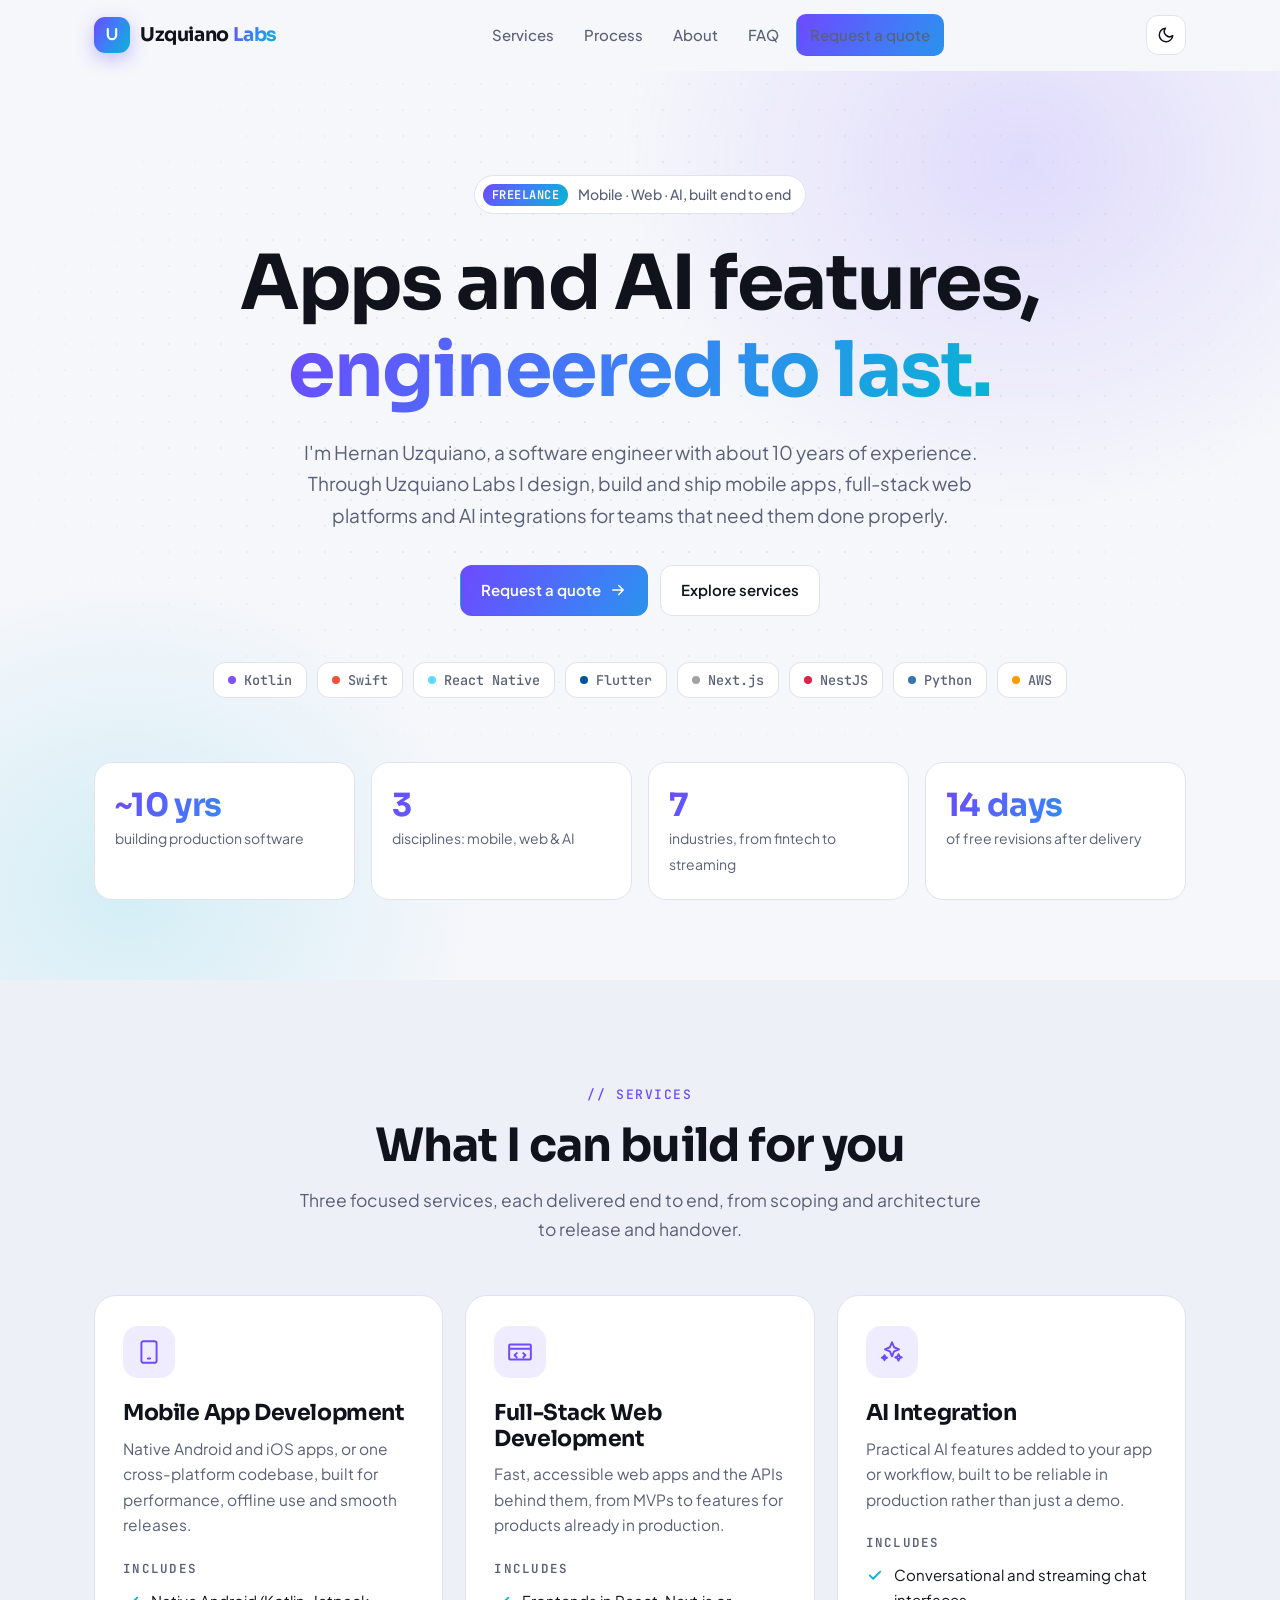
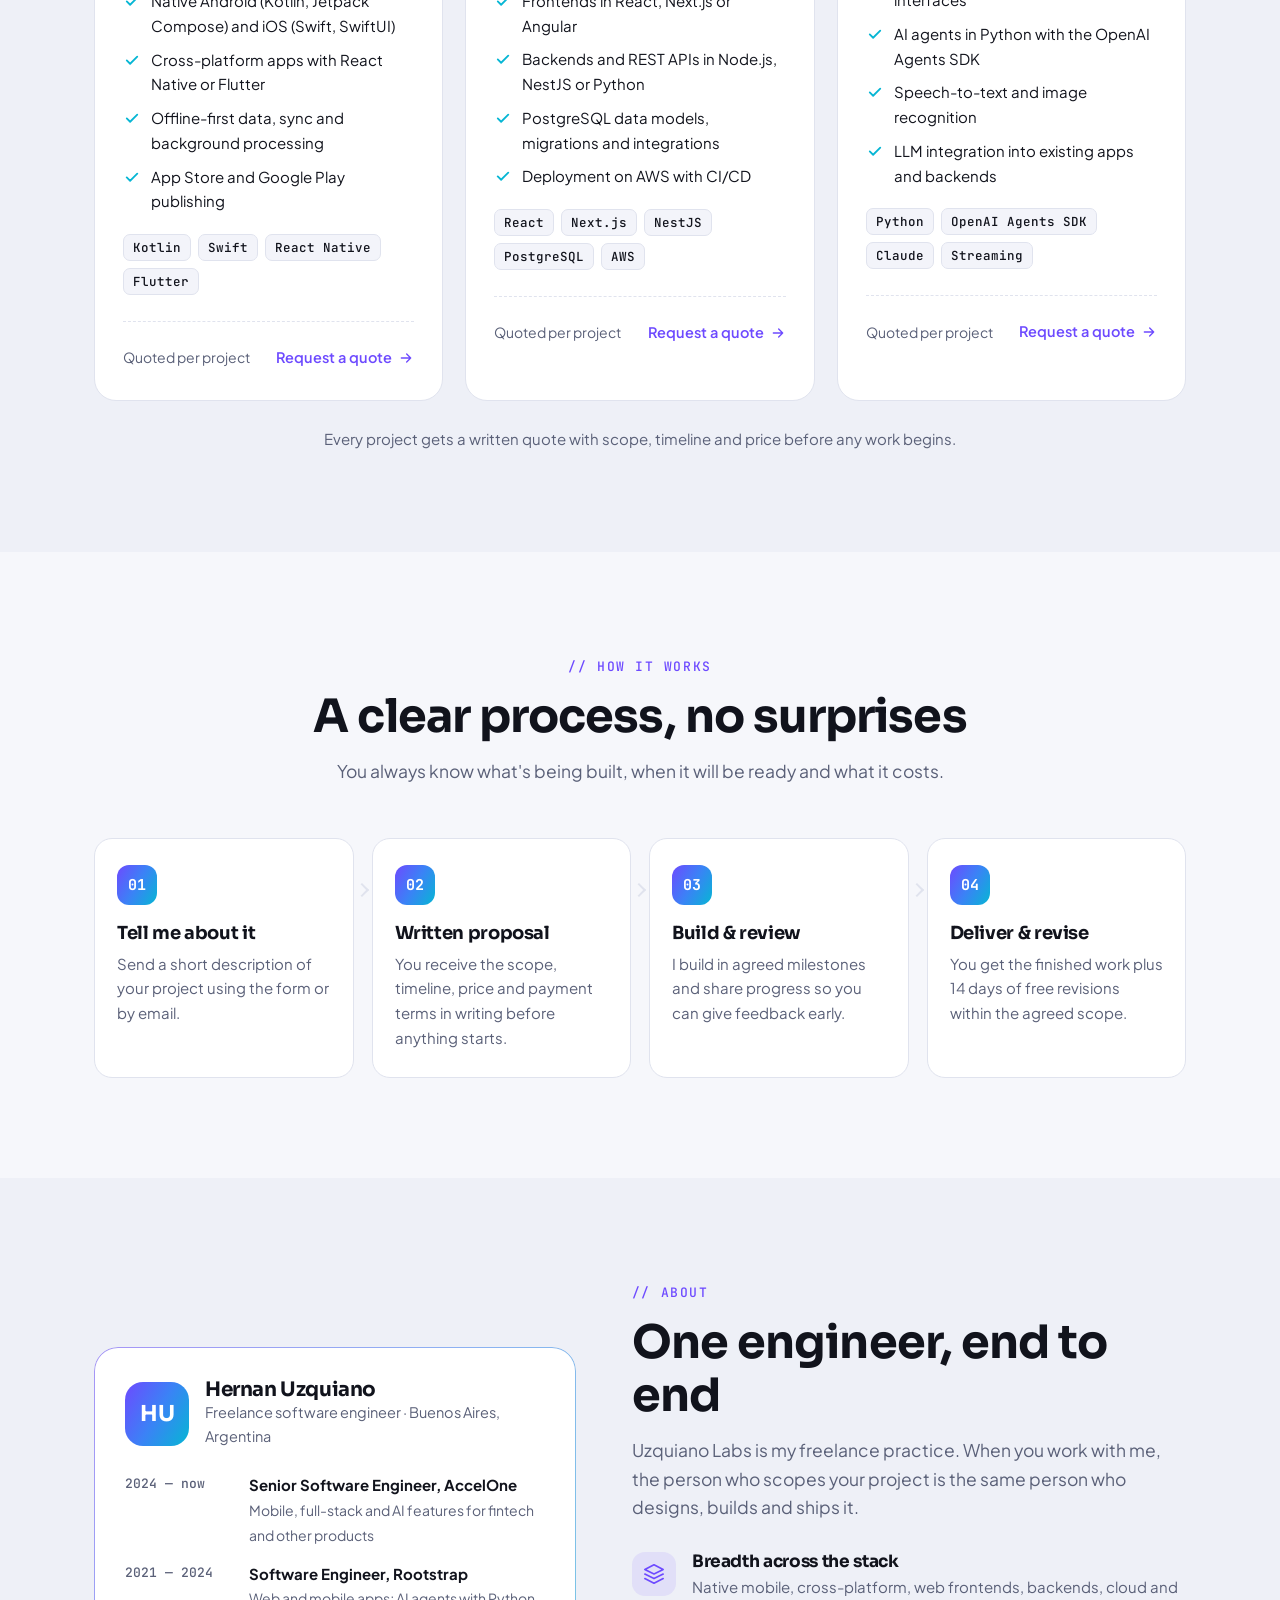
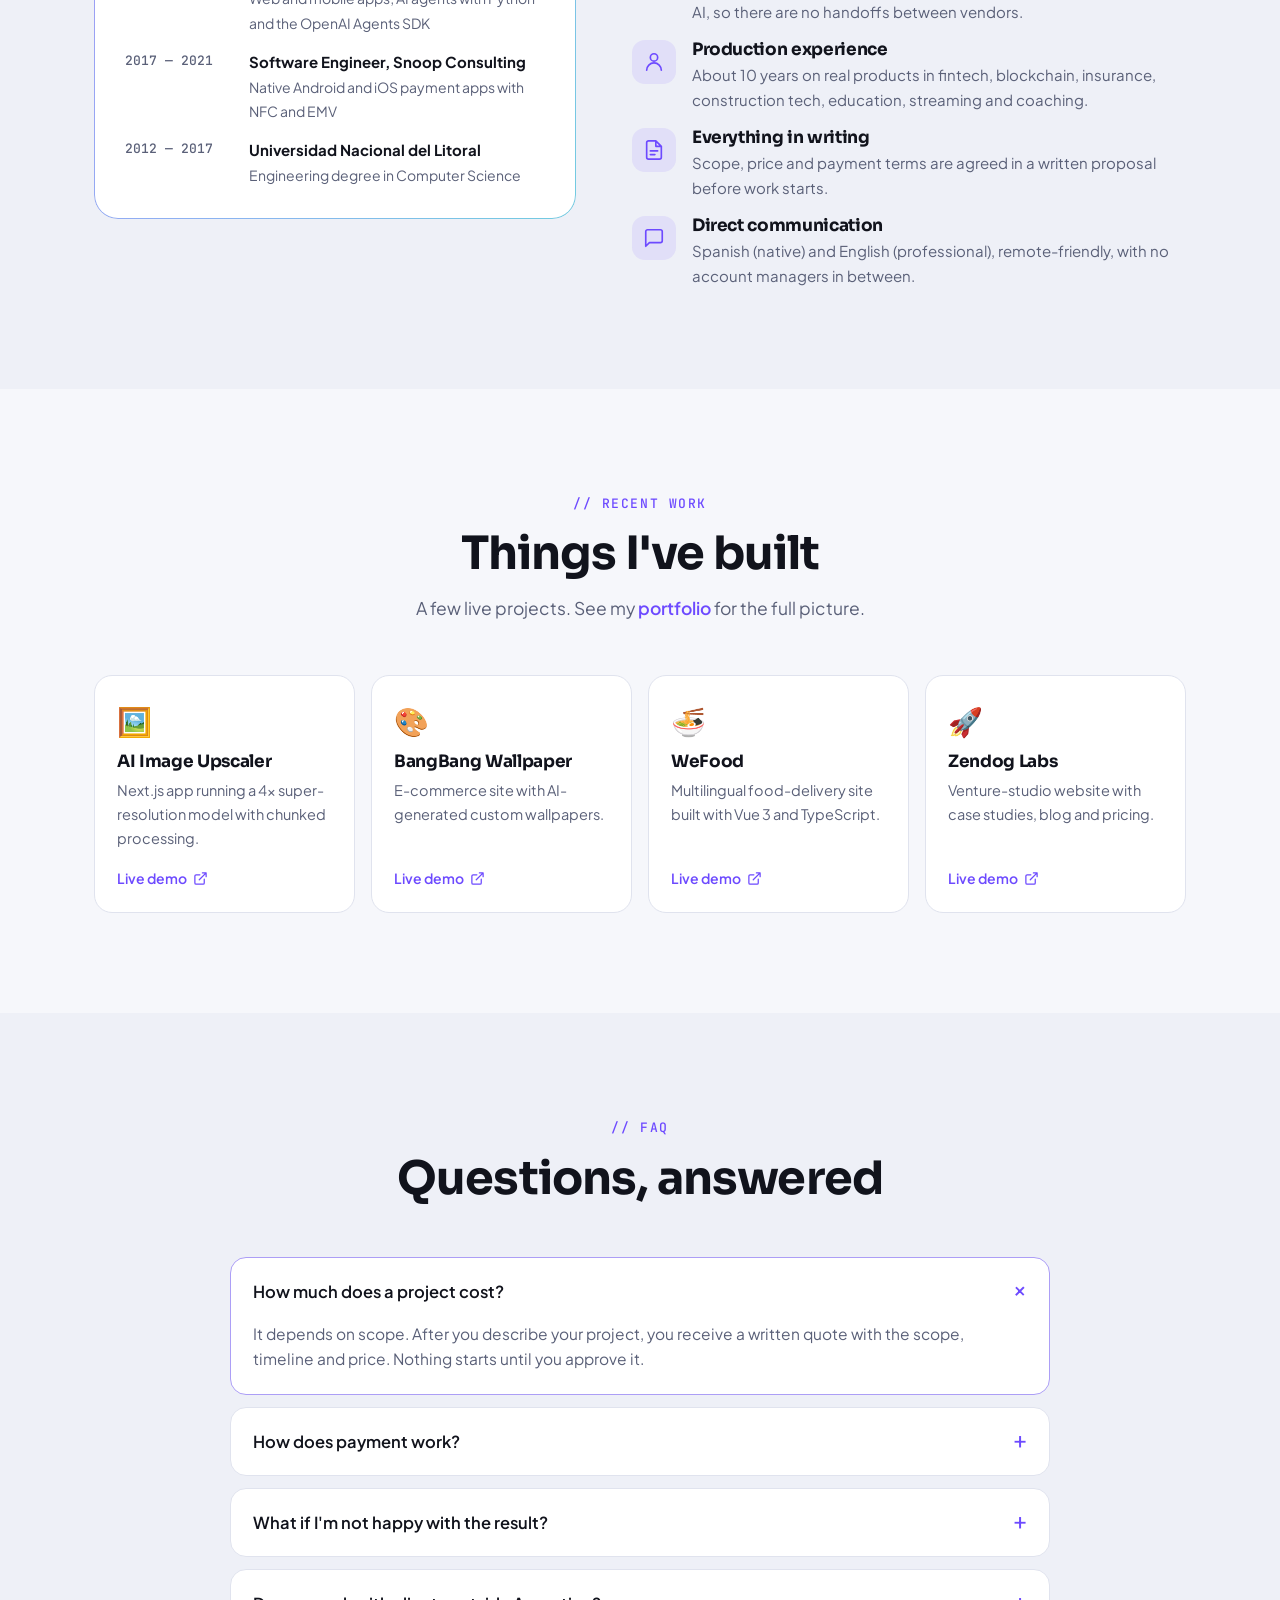
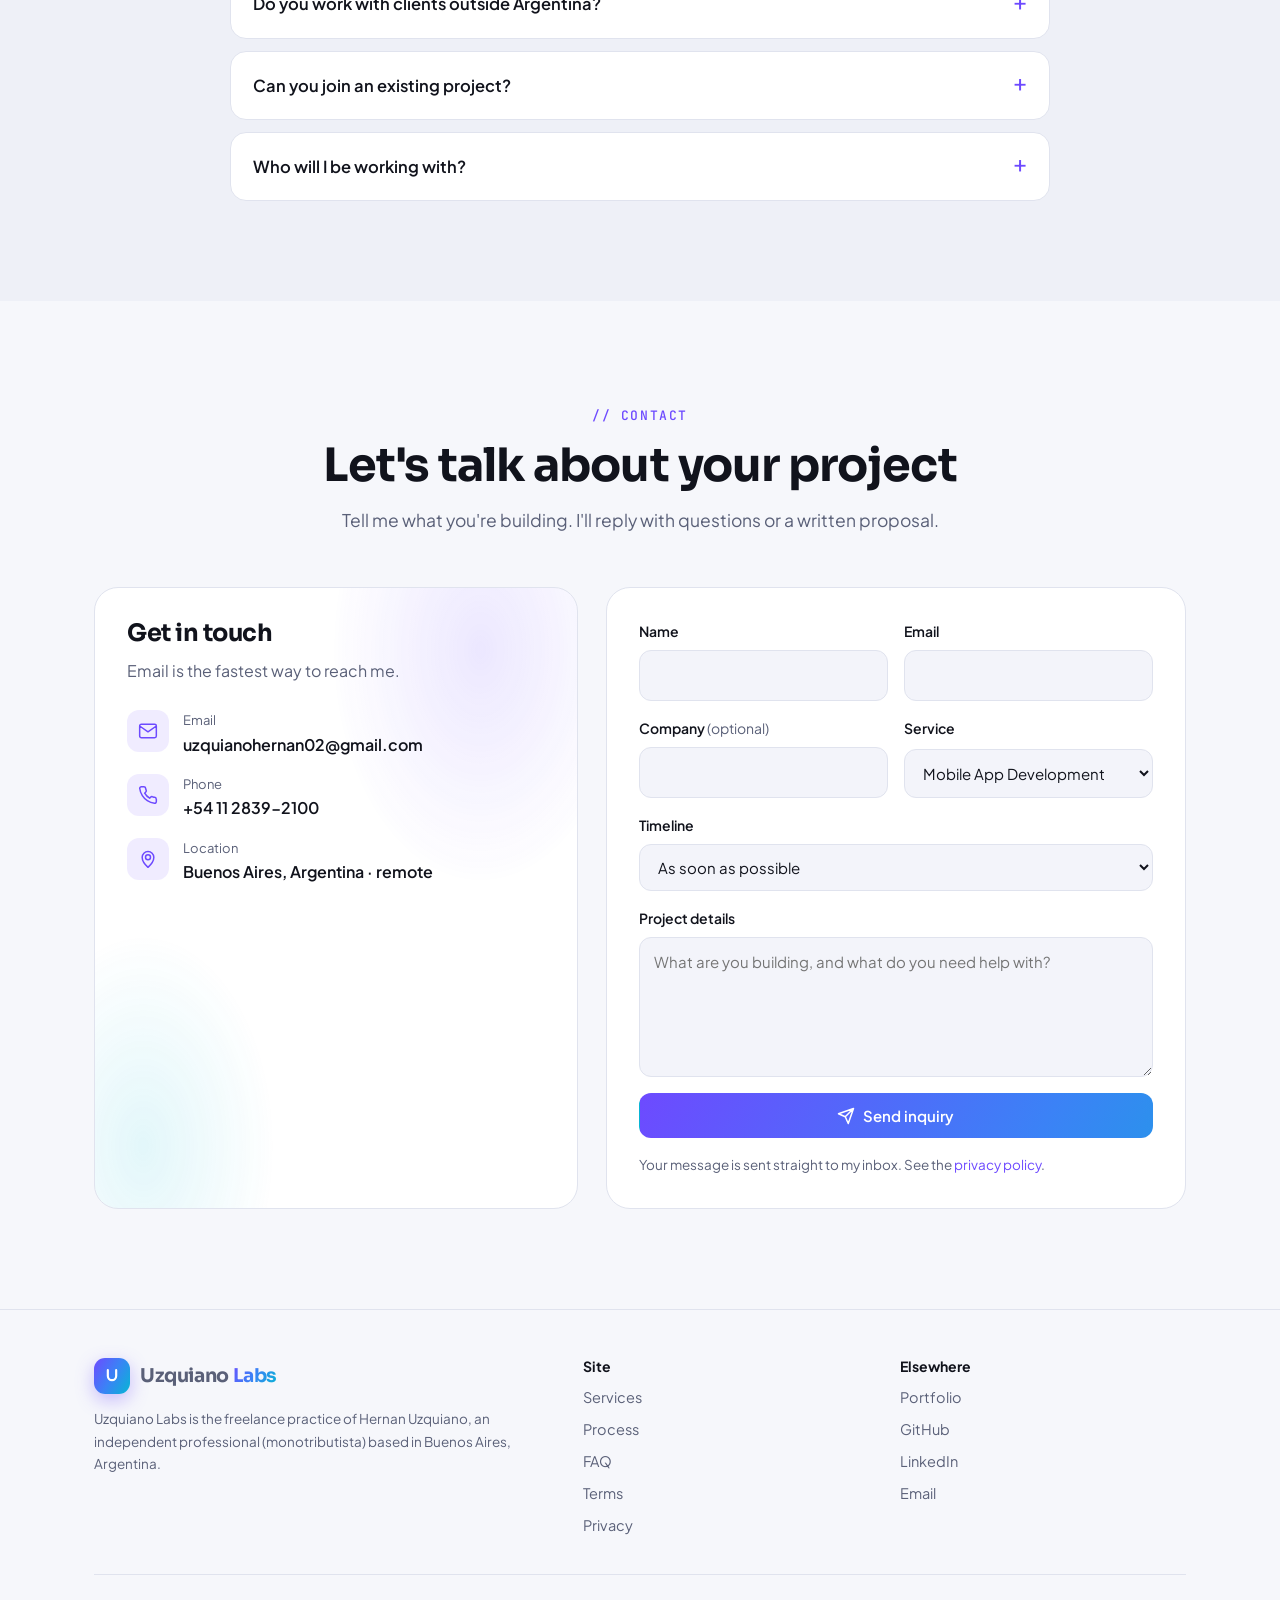
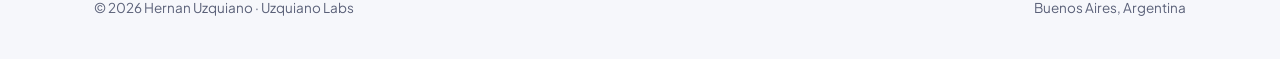
==== commit 38f90f1e: "Contact form: send inquiries to Gmail via Google Apps Script (index.html) Co-Authored-By: Claude Opu" ====
--- a/index.html
+++ b/index.html
@@ -272,8 +272,10 @@
               </select>
             </div>
             <div class="field"><label for="f-msg">Project details</label><textarea id="f-msg" name="message" required placeholder="What are you building, and what do you need help with?"></textarea></div>
+            <div class="hp" aria-hidden="true"><label for="f-website">Website</label><input id="f-website" name="website" tabindex="-1" autocomplete="off" /></div>
             <button class="btn btn-primary" type="submit"><svg><use href="#i-send"/></svg> Send inquiry</button>
-            <p class="form-note">This opens your email app with the message ready to send. Nothing is stored on this website.</p>
+            <p class="form-status" id="formStatus" role="status" aria-live="polite"></p>
+            <p class="form-note">Your message is sent straight to my inbox. See the <a href="privacy.html" style="color:var(--accent)">privacy policy</a>.</p>
           </form>
         </div>
       </div>
--- a/styles.css
+++ b/styles.css
@@ -236,6 +236,12 @@
 textarea { min-height: 140px; resize: vertical; }
 input:focus, select:focus, textarea:focus { outline: none; border-color: var(--accent); box-shadow: 0 0 0 4px var(--accent-soft); }
 .form-note { font-size: 13.5px; color: var(--muted); }
+.form-status { font-size: 14.5px; font-weight: 600; margin: 0; min-height: 0; }
+.form-status:empty { display: none; }
+.form-status.ok { color: #16a34a; }
+.form-status.err { color: #e5484d; }
+.btn:disabled { opacity: .65; cursor: wait; transform: none; box-shadow: none; }
+.hp { position: absolute; left: -9999px; width: 1px; height: 1px; overflow: hidden; }
 
 /* Footer */
 footer { border-top: 1px solid var(--border); padding: 48px 0 40px; font-size: 14.5px; color: var(--muted); }
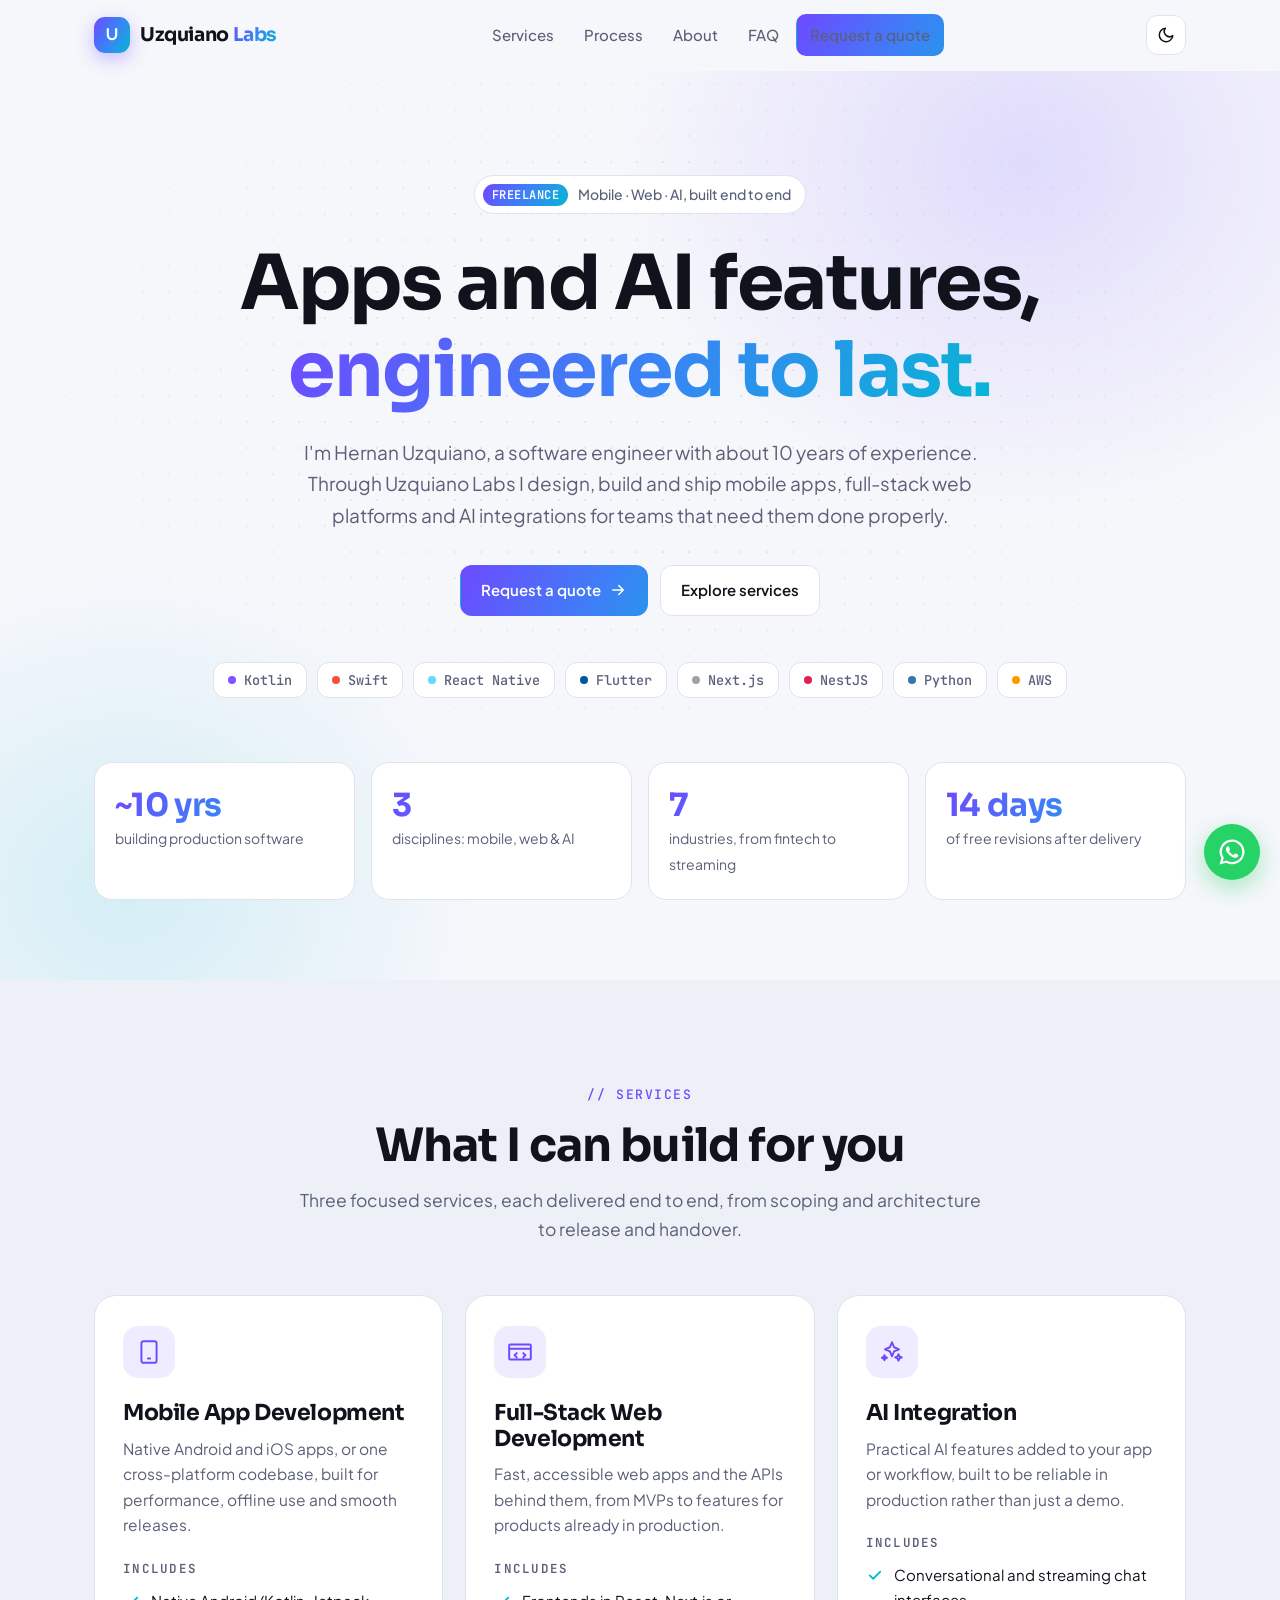
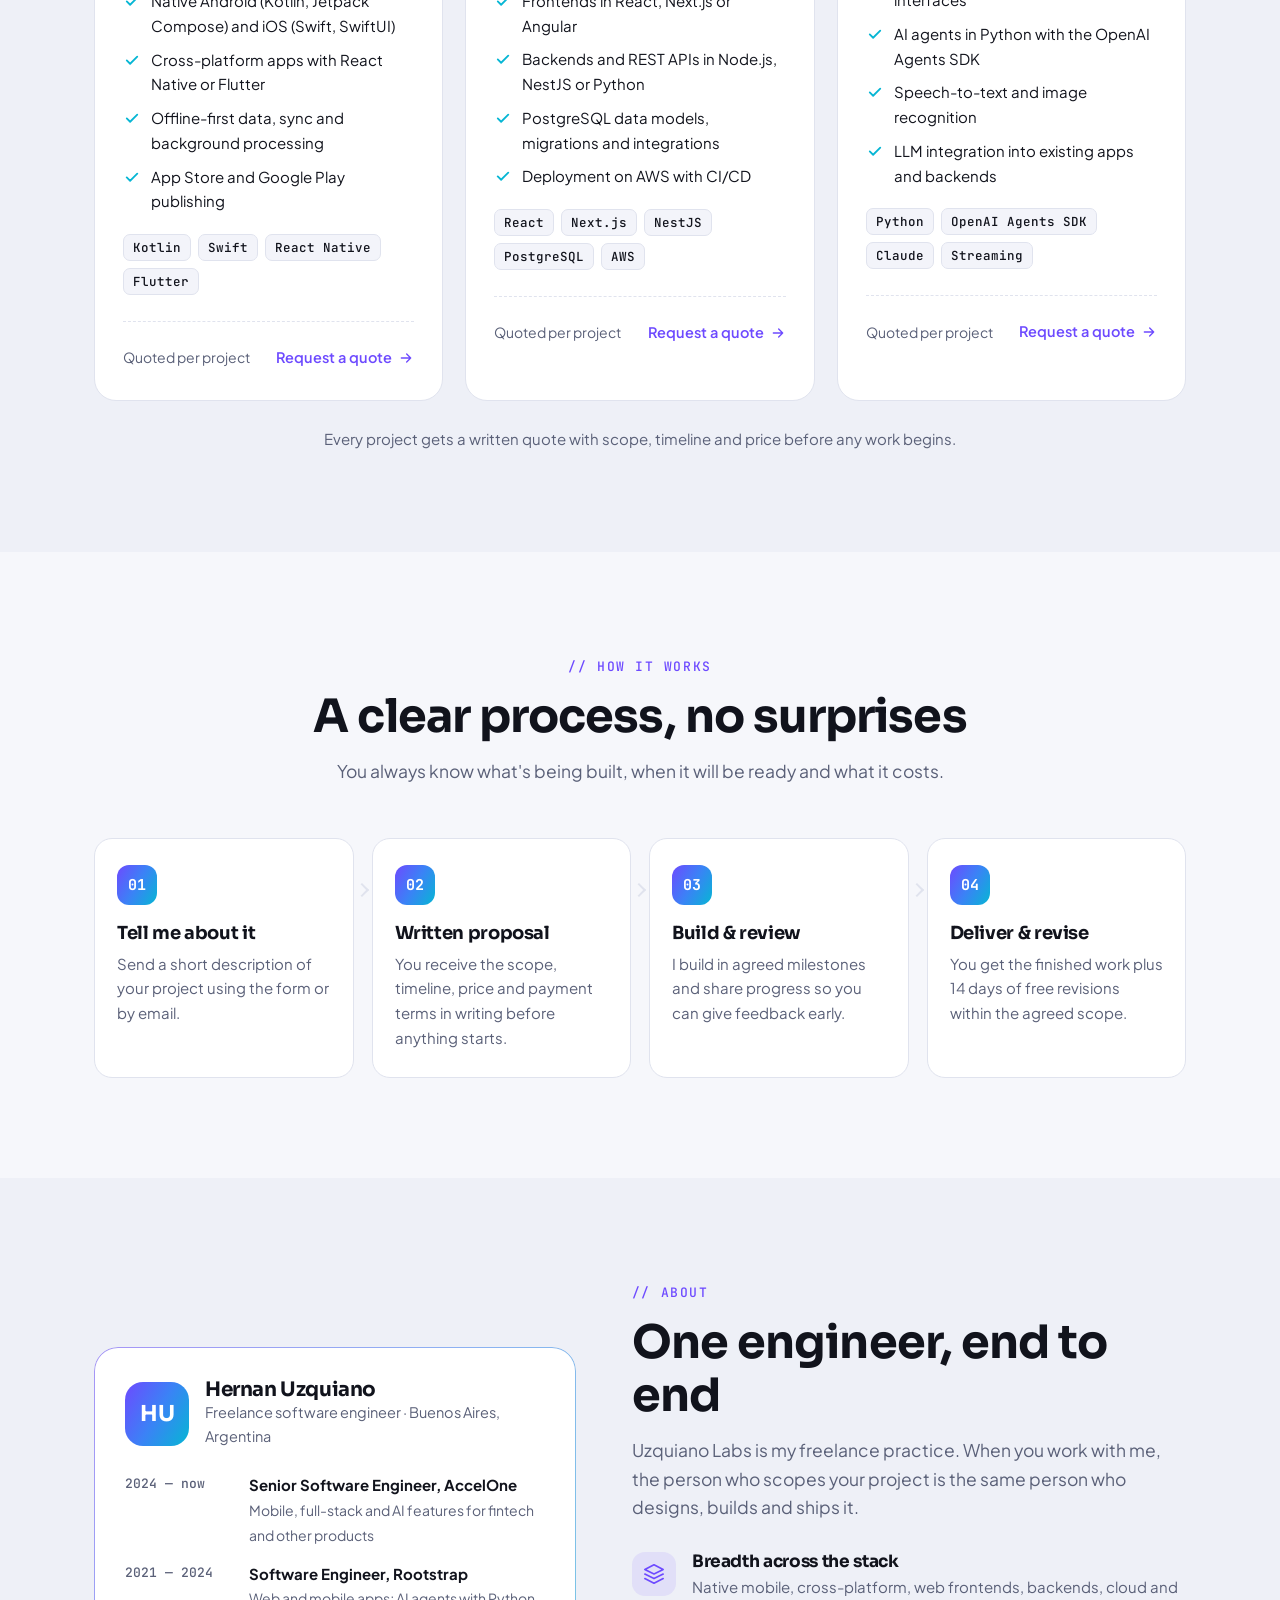
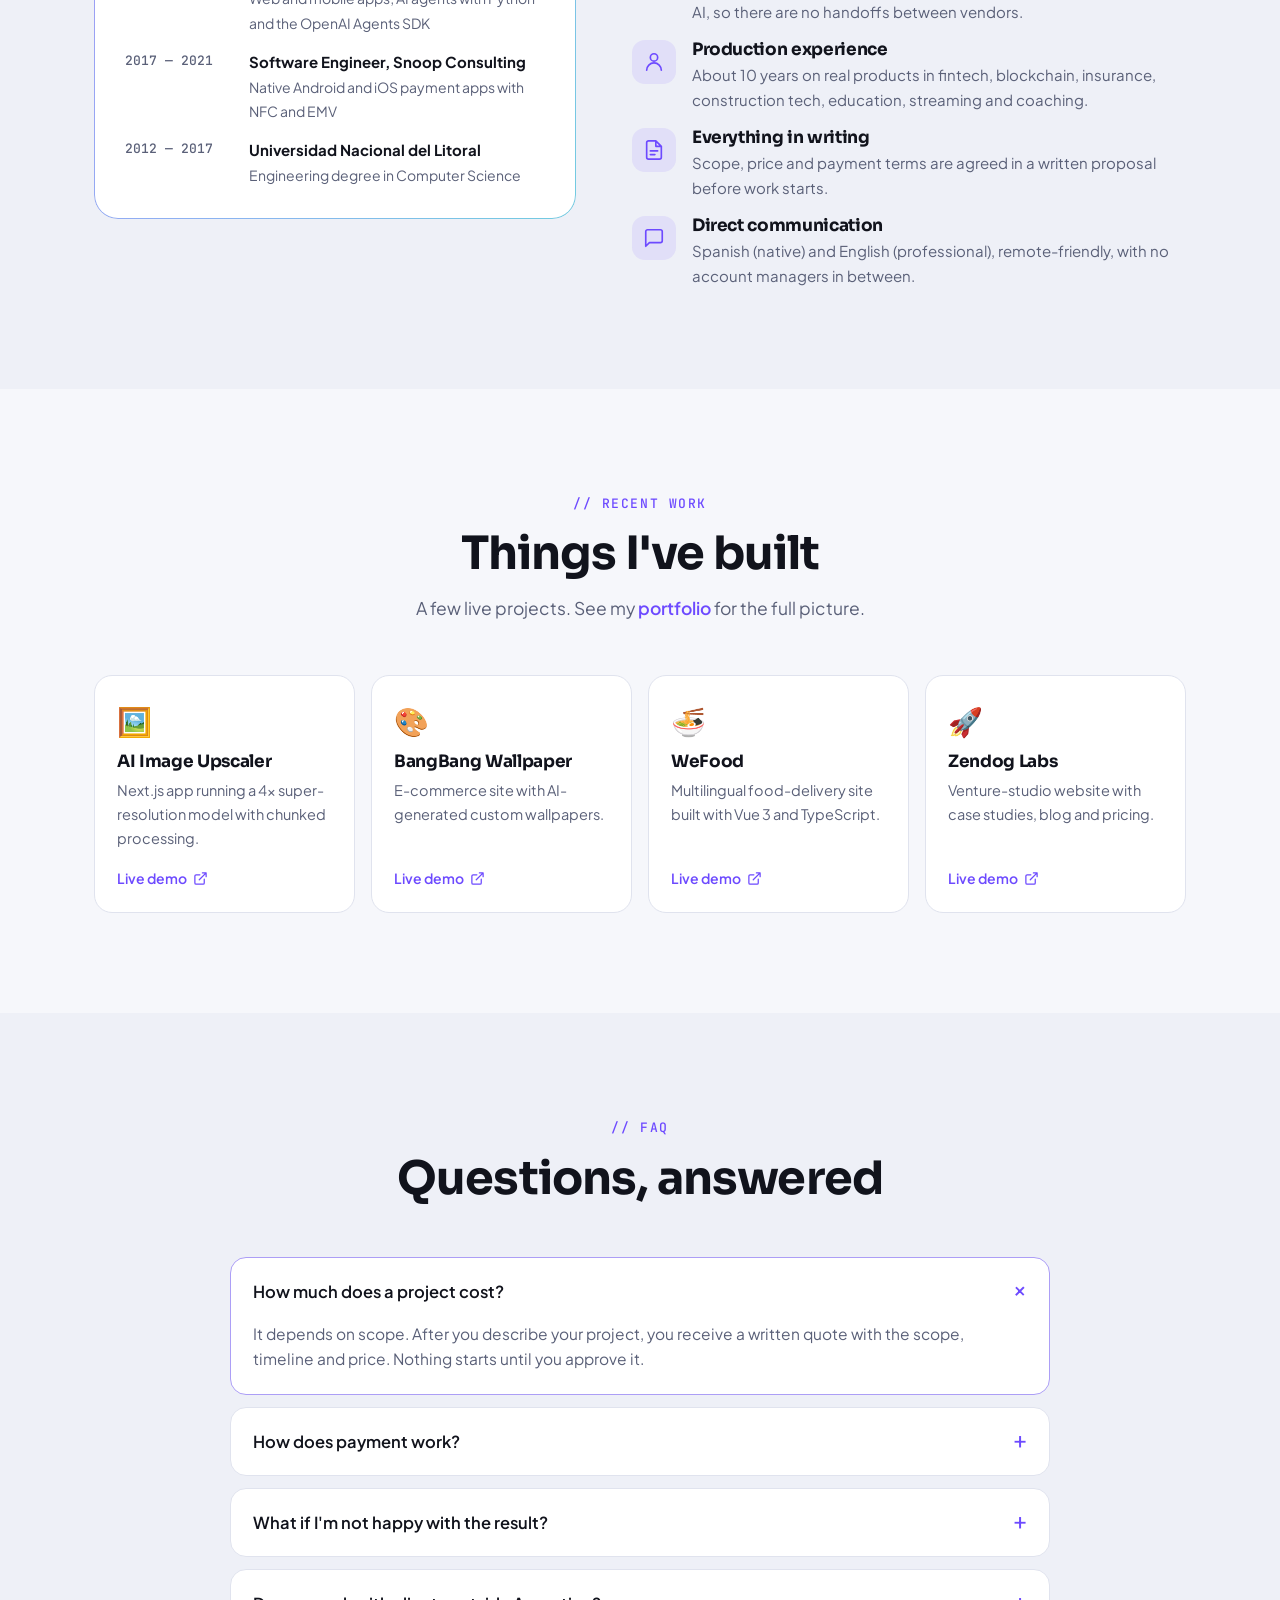
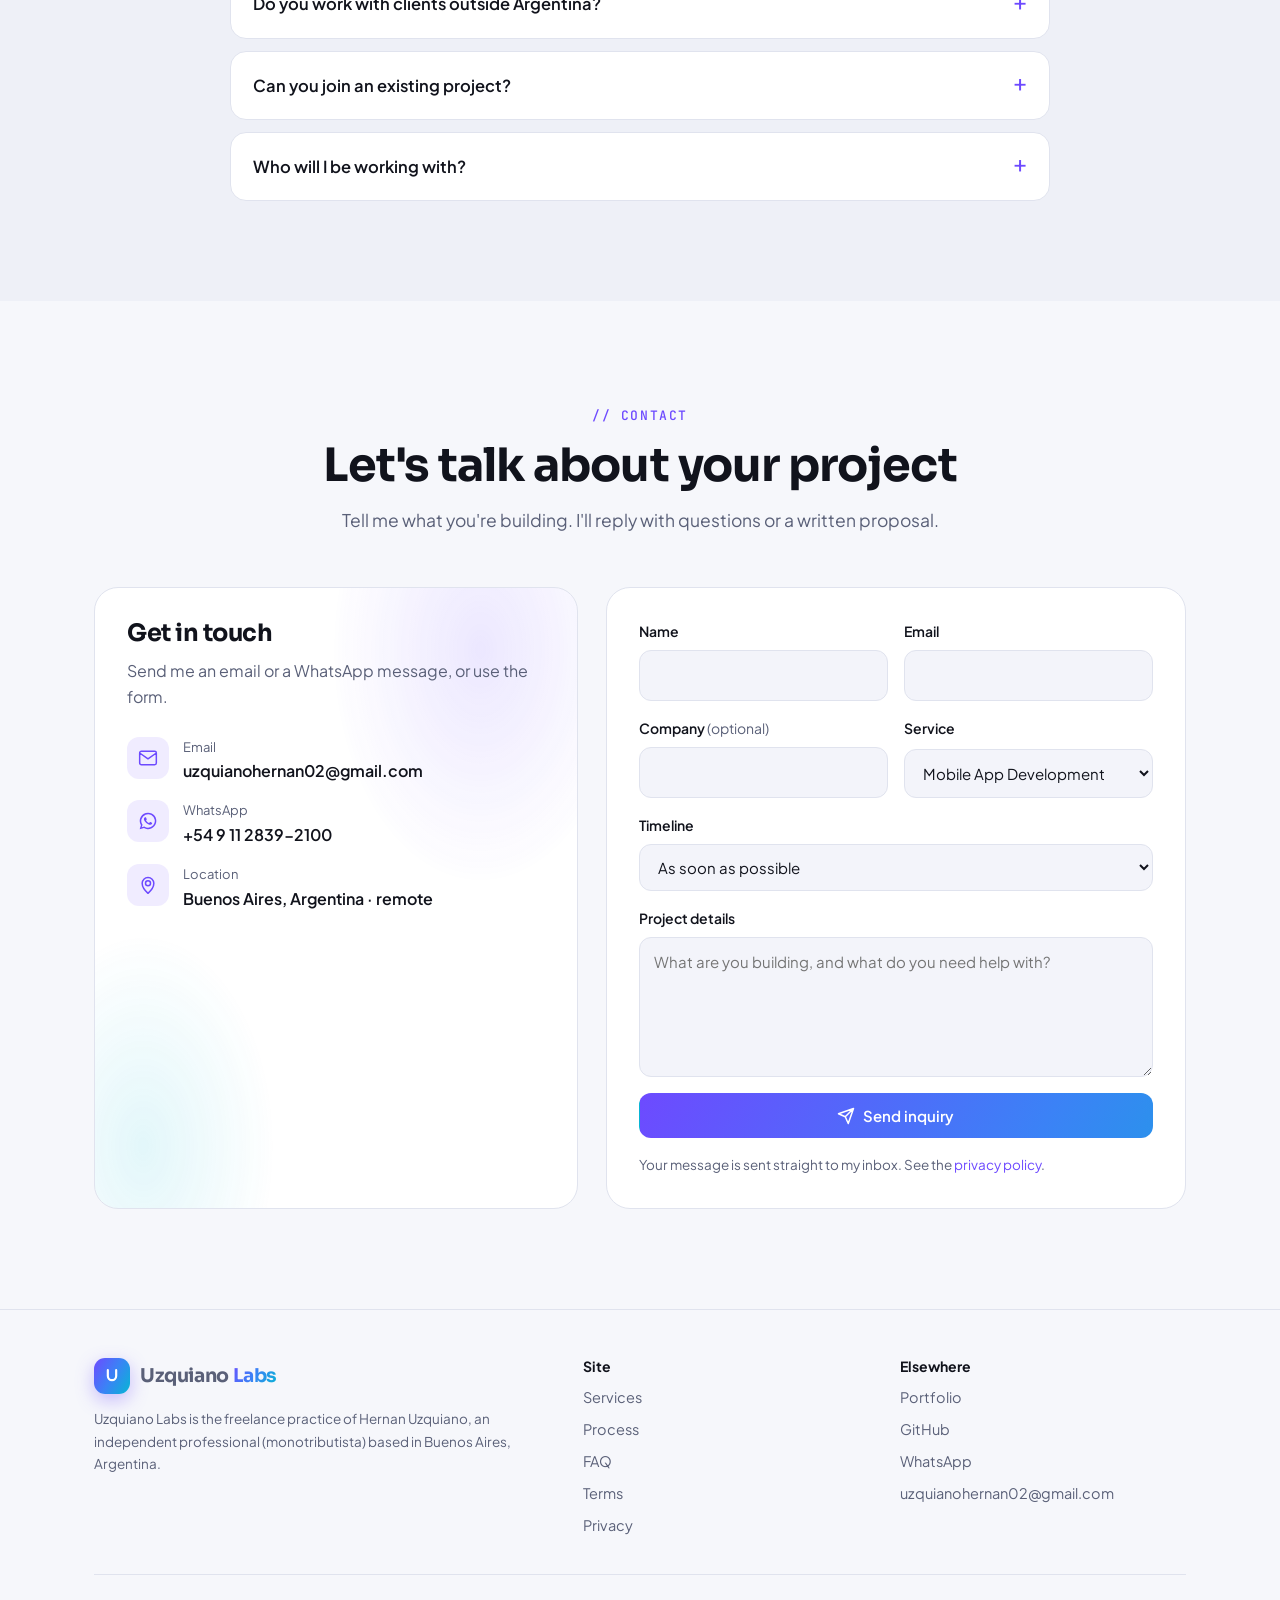
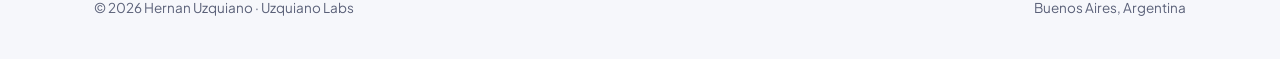
==== commit 244f0bc6: "Show email as text, add WhatsApp, remove wrong LinkedIn link (index.html) Co-Authored-By: Claude Opu" ====
--- a/index.html
+++ b/index.html
@@ -24,6 +24,7 @@
     <symbol id="i-arrow" viewBox="0 0 24 24"><path fill="none" stroke="currentColor" stroke-width="2" stroke-linecap="round" stroke-linejoin="round" d="M5 12h14m-6-6 6 6-6 6"/></symbol>
     <symbol id="i-mail" viewBox="0 0 24 24"><path fill="none" stroke="currentColor" stroke-width="1.8" stroke-linecap="round" stroke-linejoin="round" d="M4 4h16a2 2 0 0 1 2 2v12a2 2 0 0 1-2 2H4a2 2 0 0 1-2-2V6a2 2 0 0 1 2-2Zm18 2-10 7L2 6"/></symbol>
     <symbol id="i-call" viewBox="0 0 24 24"><path fill="none" stroke="currentColor" stroke-width="1.8" stroke-linecap="round" stroke-linejoin="round" d="M22 16.9v3a2 2 0 0 1-2.2 2 19.8 19.8 0 0 1-8.6-3.1 19.5 19.5 0 0 1-6-6A19.8 19.8 0 0 1 2.1 4.2 2 2 0 0 1 4.1 2h3a2 2 0 0 1 2 1.7c.1.9.4 1.8.7 2.7a2 2 0 0 1-.5 2.1L8 9.8a16 16 0 0 0 6 6l1.3-1.3a2 2 0 0 1 2.1-.4c.9.3 1.8.6 2.7.7a2 2 0 0 1 1.7 2Z"/></symbol>
+    <symbol id="i-wa" viewBox="0 0 24 24"><path fill="currentColor" d="M12.04 2a9.9 9.9 0 0 0-8.5 14.98L2 22l5.16-1.5A9.9 9.9 0 1 0 12.04 2Zm0 18.05a8.1 8.1 0 0 1-4.15-1.14l-.3-.18-3.06.89.9-2.98-.2-.31a8.13 8.13 0 1 1 6.81 3.72Zm4.46-6.08c-.24-.12-1.45-.72-1.67-.8-.23-.08-.39-.12-.55.12-.17.24-.63.8-.78.97-.14.16-.29.18-.53.06a6.66 6.66 0 0 1-3.29-2.87c-.25-.43.25-.4.71-1.33.08-.16.04-.3-.02-.42-.06-.12-.55-1.32-.75-1.81-.2-.47-.4-.41-.55-.42h-.47a.9.9 0 0 0-.65.3 2.73 2.73 0 0 0-.85 2.03 4.75 4.75 0 0 0 1 2.52 10.86 10.86 0 0 0 4.16 3.67c1.55.67 2.16.73 2.93.61.47-.07 1.45-.59 1.66-1.17.2-.57.2-1.07.14-1.17-.06-.1-.22-.16-.46-.28Z"/></symbol>
     <symbol id="i-pin" viewBox="0 0 24 24"><path fill="none" stroke="currentColor" stroke-width="1.8" stroke-linecap="round" stroke-linejoin="round" d="M12 22s7-6.1 7-12a7 7 0 1 0-14 0c0 5.9 7 12 7 12Zm0-9a3 3 0 1 0 0-6 3 3 0 0 0 0 6Z"/></symbol>
     <symbol id="i-user" viewBox="0 0 24 24"><path fill="none" stroke="currentColor" stroke-width="1.8" stroke-linecap="round" stroke-linejoin="round" d="M20 21a8 8 0 0 0-16 0m8-10a4 4 0 1 0 0-8 4 4 0 0 0 0 8Z"/></symbol>
     <symbol id="i-layers" viewBox="0 0 24 24"><path fill="none" stroke="currentColor" stroke-width="1.8" stroke-linecap="round" stroke-linejoin="round" d="m12 2 10 5-10 5L2 7l10-5Zm-10 10 10 5 10-5M2 17l10 5 10-5"/></symbol>
@@ -240,10 +241,10 @@
         <div class="contact">
           <div class="contact-info reveal">
             <h3>Get in touch</h3>
-            <p>Email is the fastest way to reach me.</p>
+            <p>Send me an email or a WhatsApp message, or use the form.</p>
             <ul class="cinfo">
-              <li><span class="ci"><svg><use href="#i-mail"/></svg></span><div><small>Email</small><a href="mailto:uzquianohernan02@gmail.com">uzquianohernan02@gmail.com</a></div></li>
-              <li><span class="ci"><svg><use href="#i-call"/></svg></span><div><small>Phone</small><a href="tel:+541128392100">+54 11 2839-2100</a></div></li>
+              <li><span class="ci"><svg><use href="#i-mail"/></svg></span><div><small>Email</small><strong class="selectable">uzquianohernan02@gmail.com</strong></div></li>
+              <li><span class="ci"><svg><use href="#i-wa"/></svg></span><div><small>WhatsApp</small><a href="https://wa.me/5491128392100" target="_blank" rel="noopener">+54 9 11 2839-2100</a></div></li>
               <li><span class="ci"><svg><use href="#i-pin"/></svg></span><div><small>Location</small><strong>Buenos Aires, Argentina · remote</strong></div></li>
             </ul>
           </div>
@@ -295,12 +296,13 @@
         </div>
         <div>
           <h4>Elsewhere</h4>
-          <ul><li><a href="https://uzquianohernan02-svg.github.io/" target="_blank" rel="noopener">Portfolio</a></li><li><a href="https://github.com/uzquianohernan02-svg" target="_blank" rel="noopener">GitHub</a></li><li><a href="https://linkedin.com/in/uzquiano" target="_blank" rel="noopener">LinkedIn</a></li><li><a href="mailto:uzquianohernan02@gmail.com">Email</a></li></ul>
+          <ul><li><a href="https://uzquianohernan02-svg.github.io/" target="_blank" rel="noopener">Portfolio</a></li><li><a href="https://github.com/uzquianohernan02-svg" target="_blank" rel="noopener">GitHub</a></li><li><a href="https://wa.me/5491128392100" target="_blank" rel="noopener">WhatsApp</a></li><li class="selectable">uzquianohernan02@gmail.com</li></ul>
         </div>
       </div>
       <div class="copy"><span>© <span id="year"></span> Hernan Uzquiano · Uzquiano Labs</span><span>Buenos Aires, Argentina</span></div>
     </div>
   </footer>
+  <a class="wa-float" href="https://wa.me/5491128392100" target="_blank" rel="noopener" aria-label="Chat on WhatsApp"><svg><use href="#i-wa"/></svg></a>
   <script src="site.js"></script>
 </body>
 </html>
--- a/styles.css
+++ b/styles.css
@@ -241,6 +241,11 @@
 .form-status.ok { color: #16a34a; }
 .form-status.err { color: #e5484d; }
 .btn:disabled { opacity: .65; cursor: wait; transform: none; box-shadow: none; }
+.selectable { user-select: all; -webkit-user-select: all; cursor: text; }
+.wa-float { position: fixed; right: 20px; bottom: 20px; z-index: 60; width: 56px; height: 56px; border-radius: 50%; background: #25d366; color: #fff;
+  display: grid; place-items: center; box-shadow: 0 8px 24px rgba(37,211,102,.4); transition: transform .15s; }
+.wa-float:hover { transform: scale(1.08); }
+.wa-float svg { width: 30px; height: 30px; }
 .hp { position: absolute; left: -9999px; width: 1px; height: 1px; overflow: hidden; }
 
 /* Footer */
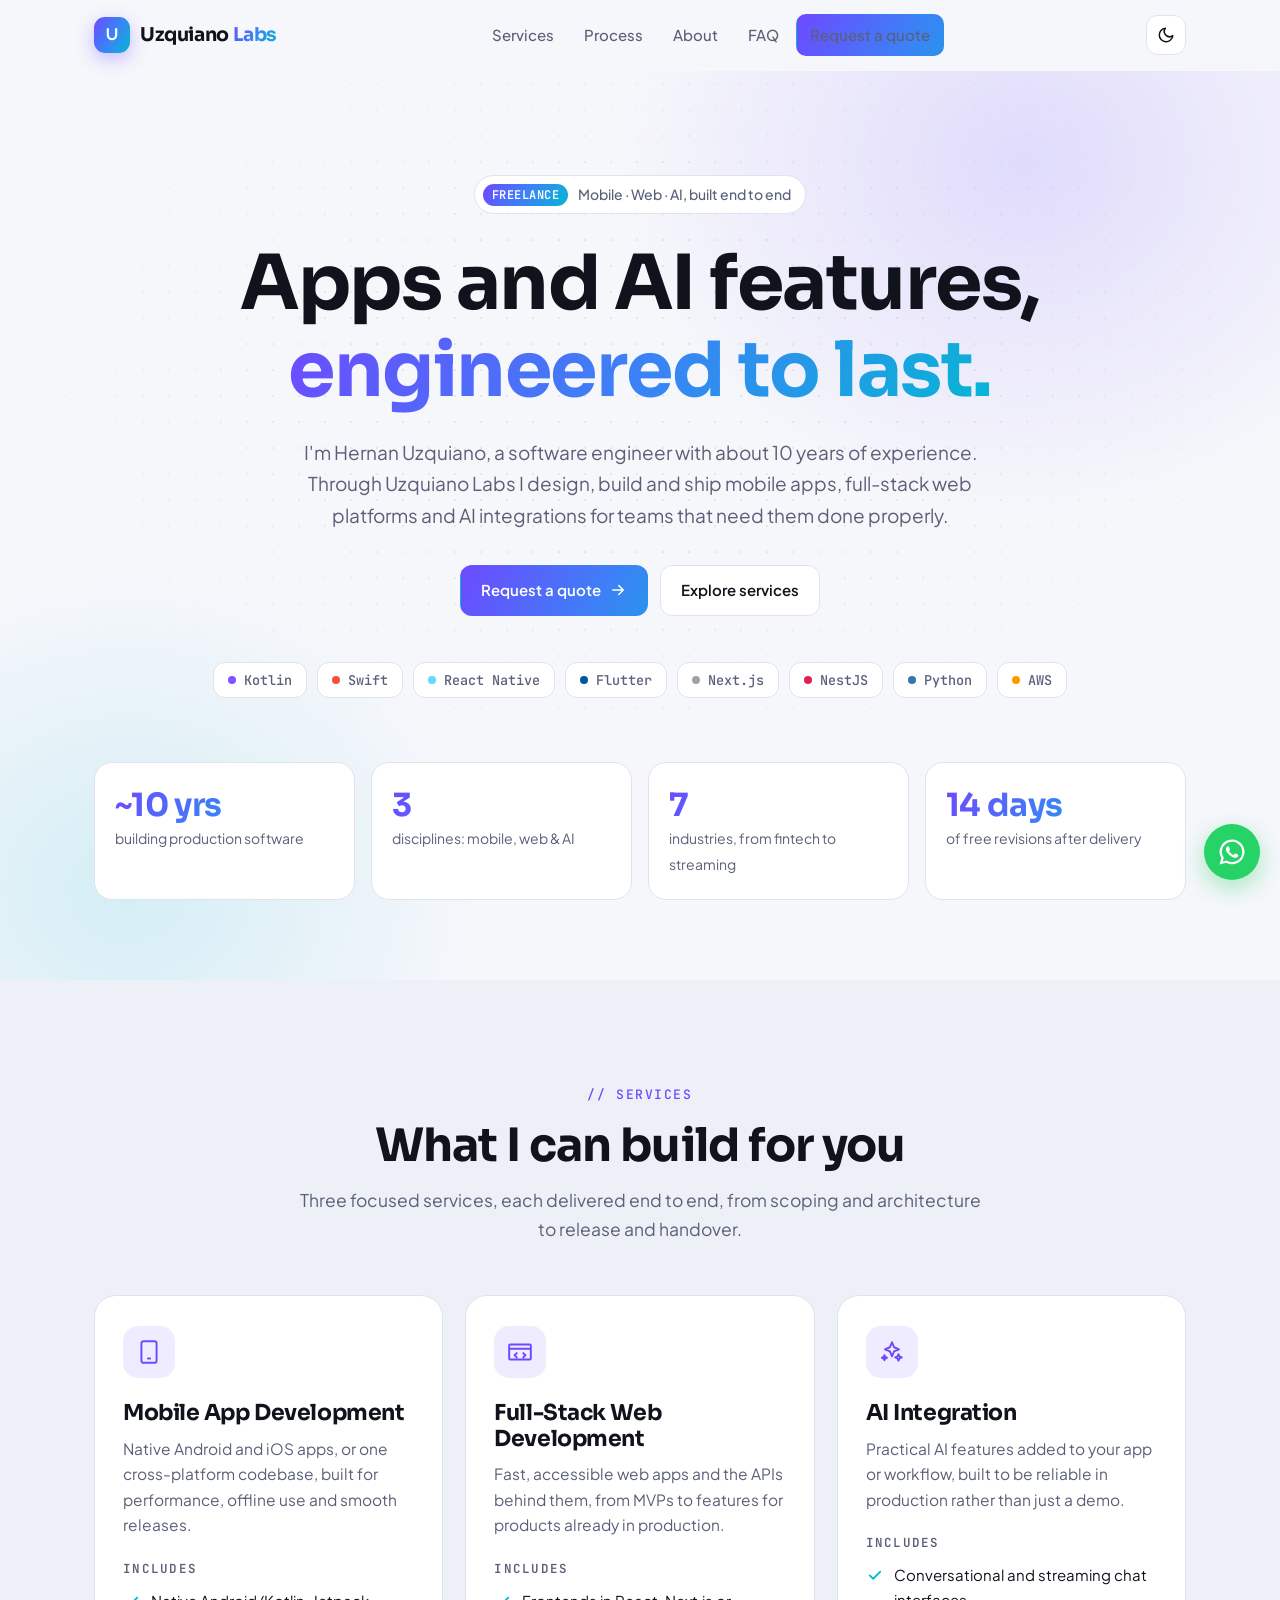
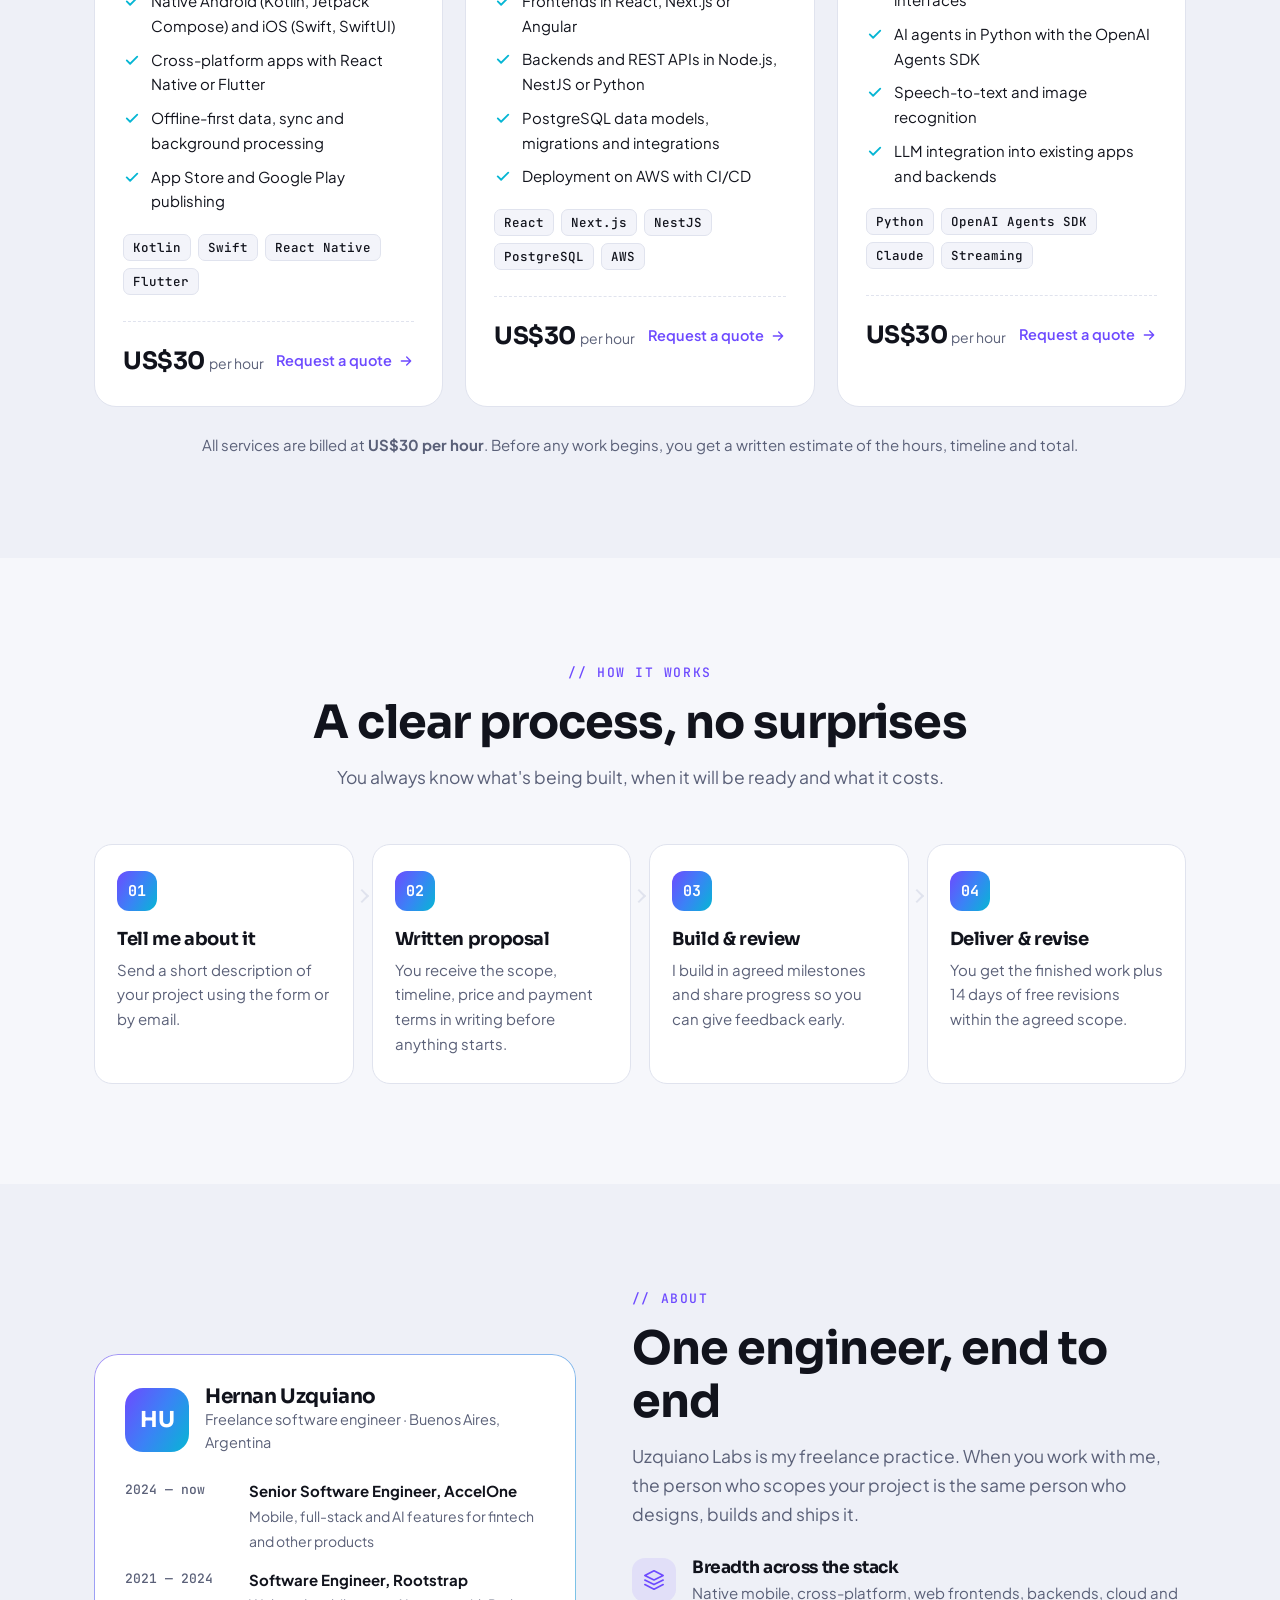
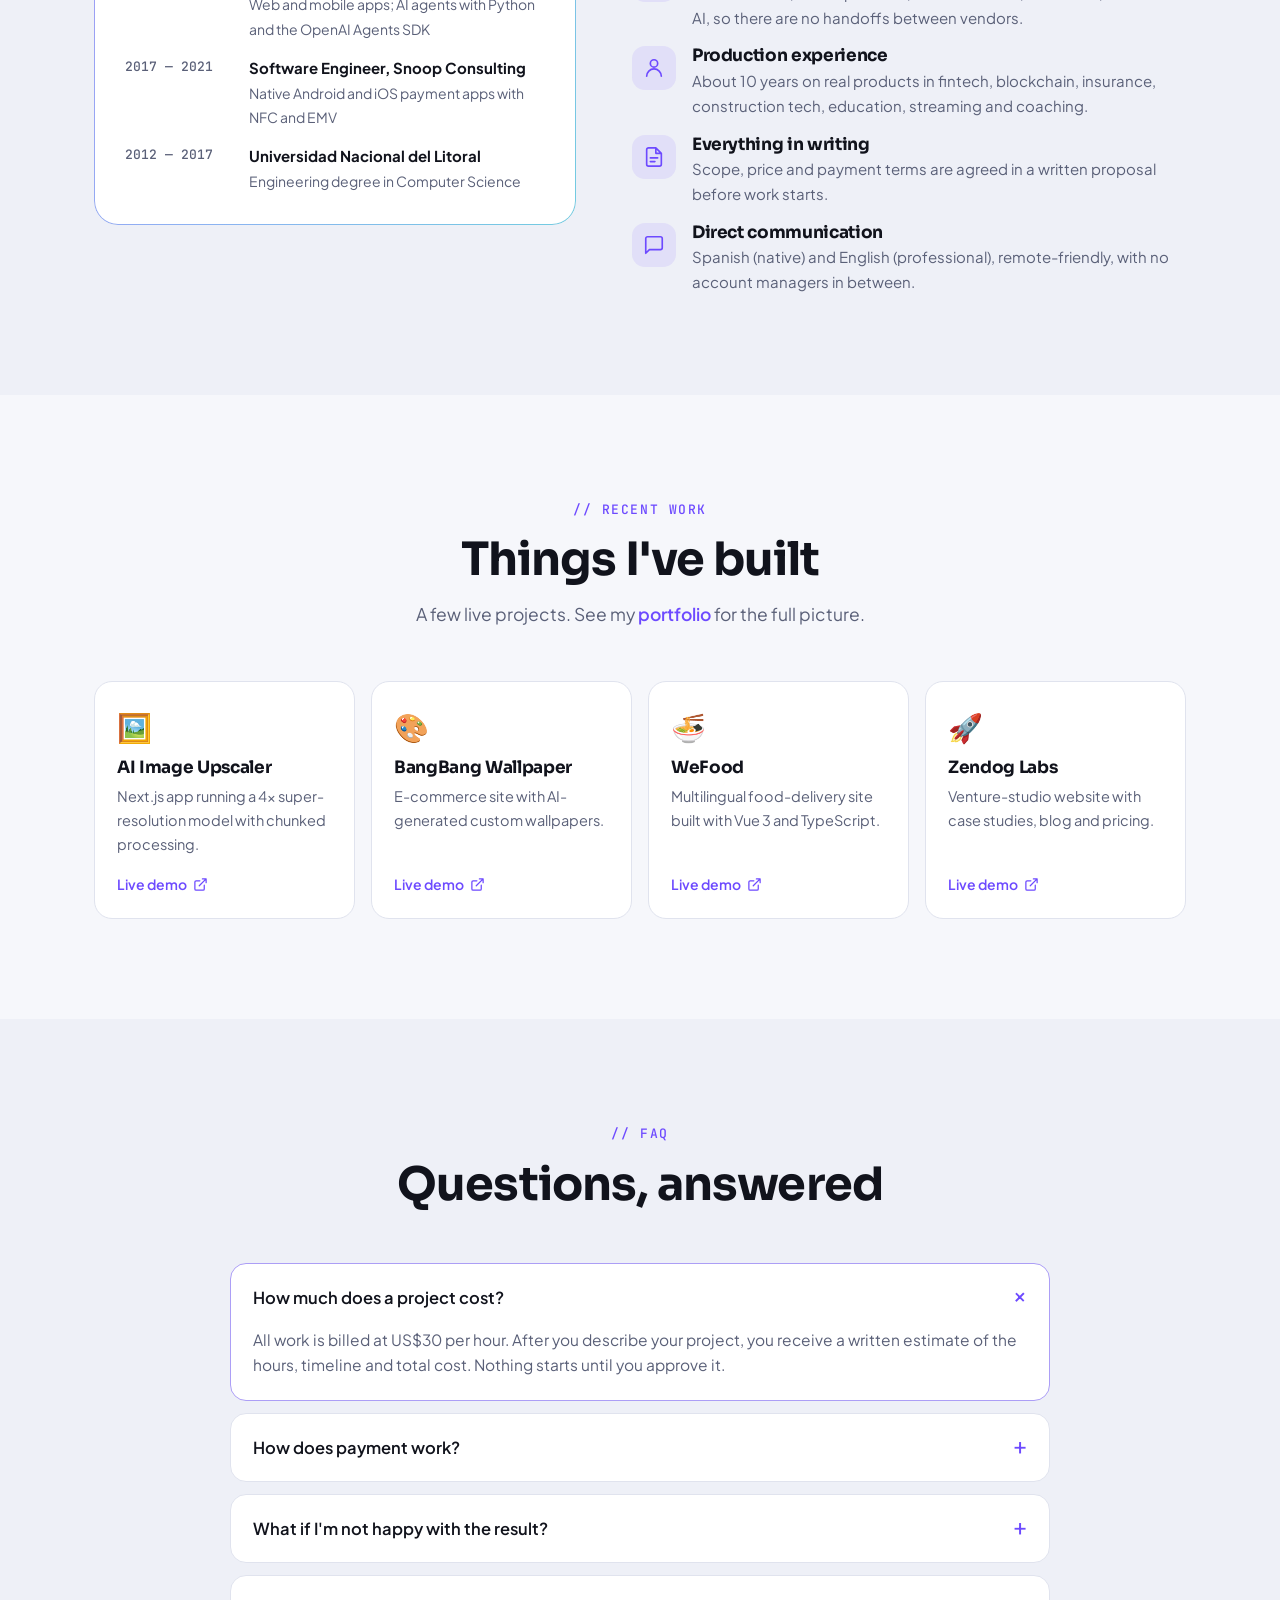
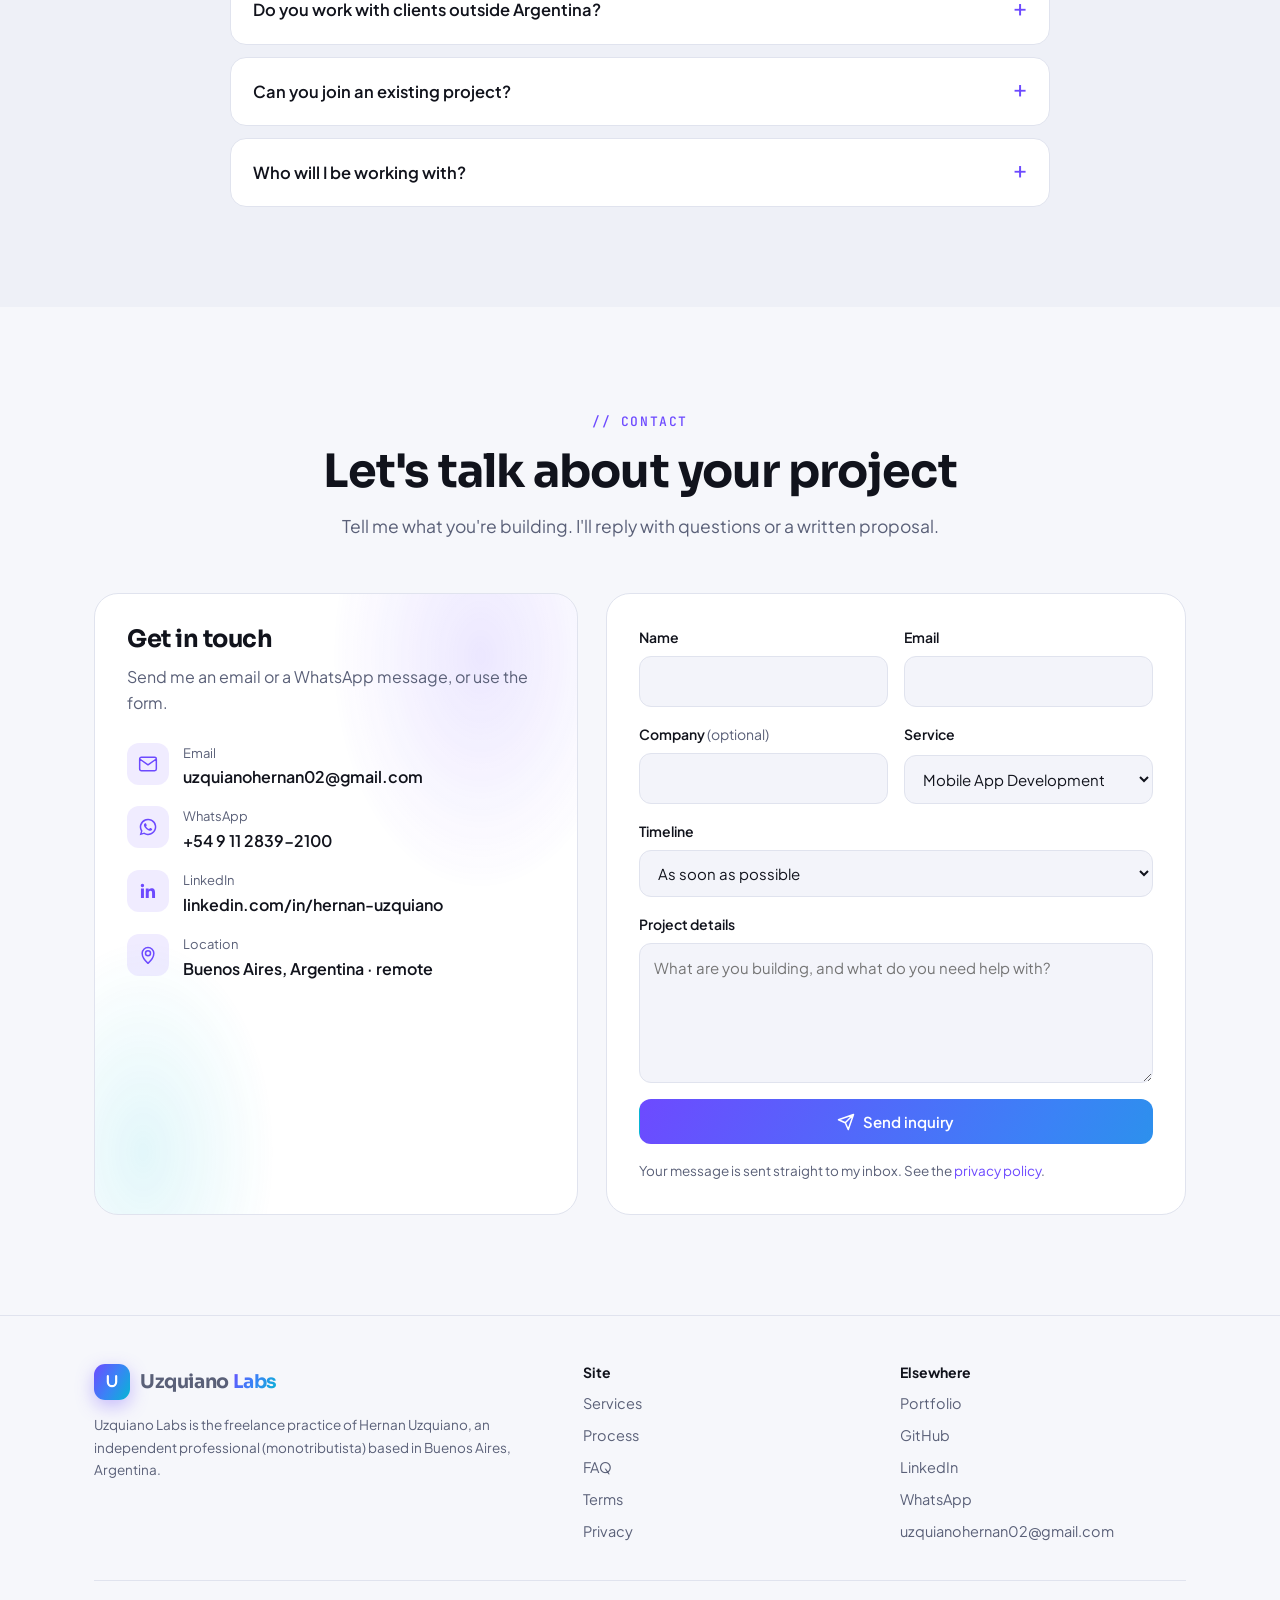
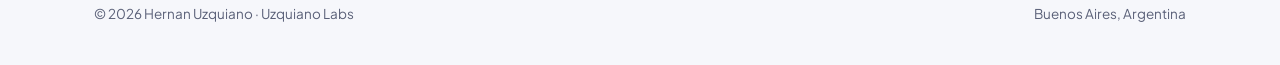
==== commit e24ae5bc: "Add $30/hour pricing and LinkedIn Co-Authored-By: Claude Opus 5.5 <noreply@anthropic.com>" ====
--- a/index.html
+++ b/index.html
@@ -25,6 +25,7 @@
     <symbol id="i-mail" viewBox="0 0 24 24"><path fill="none" stroke="currentColor" stroke-width="1.8" stroke-linecap="round" stroke-linejoin="round" d="M4 4h16a2 2 0 0 1 2 2v12a2 2 0 0 1-2 2H4a2 2 0 0 1-2-2V6a2 2 0 0 1 2-2Zm18 2-10 7L2 6"/></symbol>
     <symbol id="i-call" viewBox="0 0 24 24"><path fill="none" stroke="currentColor" stroke-width="1.8" stroke-linecap="round" stroke-linejoin="round" d="M22 16.9v3a2 2 0 0 1-2.2 2 19.8 19.8 0 0 1-8.6-3.1 19.5 19.5 0 0 1-6-6A19.8 19.8 0 0 1 2.1 4.2 2 2 0 0 1 4.1 2h3a2 2 0 0 1 2 1.7c.1.9.4 1.8.7 2.7a2 2 0 0 1-.5 2.1L8 9.8a16 16 0 0 0 6 6l1.3-1.3a2 2 0 0 1 2.1-.4c.9.3 1.8.6 2.7.7a2 2 0 0 1 1.7 2Z"/></symbol>
     <symbol id="i-wa" viewBox="0 0 24 24"><path fill="currentColor" d="M12.04 2a9.9 9.9 0 0 0-8.5 14.98L2 22l5.16-1.5A9.9 9.9 0 1 0 12.04 2Zm0 18.05a8.1 8.1 0 0 1-4.15-1.14l-.3-.18-3.06.89.9-2.98-.2-.31a8.13 8.13 0 1 1 6.81 3.72Zm4.46-6.08c-.24-.12-1.45-.72-1.67-.8-.23-.08-.39-.12-.55.12-.17.24-.63.8-.78.97-.14.16-.29.18-.53.06a6.66 6.66 0 0 1-3.29-2.87c-.25-.43.25-.4.71-1.33.08-.16.04-.3-.02-.42-.06-.12-.55-1.32-.75-1.81-.2-.47-.4-.41-.55-.42h-.47a.9.9 0 0 0-.65.3 2.73 2.73 0 0 0-.85 2.03 4.75 4.75 0 0 0 1 2.52 10.86 10.86 0 0 0 4.16 3.67c1.55.67 2.16.73 2.93.61.47-.07 1.45-.59 1.66-1.17.2-.57.2-1.07.14-1.17-.06-.1-.22-.16-.46-.28Z"/></symbol>
+    <symbol id="i-in" viewBox="0 0 24 24"><path fill="currentColor" d="M20.45 20.45h-3.55v-5.57c0-1.33-.03-3.04-1.85-3.04-1.86 0-2.14 1.45-2.14 2.95v5.66H9.35V9h3.41v1.56h.05c.48-.9 1.64-1.85 3.37-1.85 3.6 0 4.27 2.37 4.27 5.45v6.29ZM5.34 7.43a2.06 2.06 0 1 1 0-4.12 2.06 2.06 0 0 1 0 4.12ZM7.12 20.45H3.56V9h3.56v11.45Z"/></symbol>
     <symbol id="i-pin" viewBox="0 0 24 24"><path fill="none" stroke="currentColor" stroke-width="1.8" stroke-linecap="round" stroke-linejoin="round" d="M12 22s7-6.1 7-12a7 7 0 1 0-14 0c0 5.9 7 12 7 12Zm0-9a3 3 0 1 0 0-6 3 3 0 0 0 0 6Z"/></symbol>
     <symbol id="i-user" viewBox="0 0 24 24"><path fill="none" stroke="currentColor" stroke-width="1.8" stroke-linecap="round" stroke-linejoin="round" d="M20 21a8 8 0 0 0-16 0m8-10a4 4 0 1 0 0-8 4 4 0 0 0 0 8Z"/></symbol>
     <symbol id="i-layers" viewBox="0 0 24 24"><path fill="none" stroke="currentColor" stroke-width="1.8" stroke-linecap="round" stroke-linejoin="round" d="m12 2 10 5-10 5L2 7l10-5Zm-10 10 10 5 10-5M2 17l10 5 10-5"/></symbol>
@@ -112,7 +113,7 @@
               <li><svg><use href="#i-tick"/></svg>App Store and Google Play publishing</li>
             </ul>
             <div class="stack"><span>Kotlin</span><span>Swift</span><span>React Native</span><span>Flutter</span></div>
-            <div class="quote"><span>Quoted per project</span><a href="#contact" data-service="Mobile App Development">Request a quote <svg><use href="#i-arrow"/></svg></a></div>
+            <div class="quote"><span class="price"><b>US$30</b> per hour</span><a href="#contact" data-service="Mobile App Development">Request a quote <svg><use href="#i-arrow"/></svg></a></div>
           </article>
           <article class="svc reveal">
             <div class="svc-icon"><svg><use href="#i-web"/></svg></div>
@@ -126,7 +127,7 @@
               <li><svg><use href="#i-tick"/></svg>Deployment on AWS with CI/CD</li>
             </ul>
             <div class="stack"><span>React</span><span>Next.js</span><span>NestJS</span><span>PostgreSQL</span><span>AWS</span></div>
-            <div class="quote"><span>Quoted per project</span><a href="#contact" data-service="Full-Stack Web Development">Request a quote <svg><use href="#i-arrow"/></svg></a></div>
+            <div class="quote"><span class="price"><b>US$30</b> per hour</span><a href="#contact" data-service="Full-Stack Web Development">Request a quote <svg><use href="#i-arrow"/></svg></a></div>
           </article>
           <article class="svc reveal">
             <div class="svc-icon"><svg><use href="#i-ai"/></svg></div>
@@ -140,10 +141,10 @@
               <li><svg><use href="#i-tick"/></svg>LLM integration into existing apps and backends</li>
             </ul>
             <div class="stack"><span>Python</span><span>OpenAI Agents SDK</span><span>Claude</span><span>Streaming</span></div>
-            <div class="quote"><span>Quoted per project</span><a href="#contact" data-service="AI Integration">Request a quote <svg><use href="#i-arrow"/></svg></a></div>
+            <div class="quote"><span class="price"><b>US$30</b> per hour</span><a href="#contact" data-service="AI Integration">Request a quote <svg><use href="#i-arrow"/></svg></a></div>
           </article>
         </div>
-        <p class="note reveal">Every project gets a written quote with scope, timeline and price before any work begins.</p>
+        <p class="note reveal">All services are billed at <strong>US$30 per hour</strong>. Before any work begins, you get a written estimate of the hours, timeline and total.</p>
       </div>
     </section>
 
@@ -220,7 +221,7 @@
           <h2>Questions, answered</h2>
         </div>
         <div class="faq">
-          <details class="reveal" open><summary>How much does a project cost?</summary><p>It depends on scope. After you describe your project, you receive a written quote with the scope, timeline and price. Nothing starts until you approve it.</p></details>
+          <details class="reveal" open><summary>How much does a project cost?</summary><p>All work is billed at US$30 per hour. After you describe your project, you receive a written estimate of the hours, timeline and total cost. Nothing starts until you approve it.</p></details>
           <details class="reveal"><summary>How does payment work?</summary><p>Payment terms (amounts, schedule and method) are agreed in writing in each proposal before work begins. This website does not take payments.</p></details>
           <details class="reveal"><summary>What if I'm not happy with the result?</summary><p>Every delivery includes free revisions within 14 days of delivery for anything inside the agreed scope. Just tell me what needs to change.</p></details>
           <details class="reveal"><summary>Do you work with clients outside Argentina?</summary><p>Yes. I work remotely, communicate in Spanish or English, and am based in Buenos Aires (Argentina Time, UTC−3).</p></details>
@@ -245,6 +246,7 @@
             <ul class="cinfo">
               <li><span class="ci"><svg><use href="#i-mail"/></svg></span><div><small>Email</small><strong class="selectable">uzquianohernan02@gmail.com</strong></div></li>
               <li><span class="ci"><svg><use href="#i-wa"/></svg></span><div><small>WhatsApp</small><a href="https://wa.me/5491128392100" target="_blank" rel="noopener">+54 9 11 2839-2100</a></div></li>
+              <li><span class="ci"><svg><use href="#i-in"/></svg></span><div><small>LinkedIn</small><a href="https://linkedin.com/in/hernan-uzquiano" target="_blank" rel="noopener">linkedin.com/in/hernan-uzquiano</a></div></li>
               <li><span class="ci"><svg><use href="#i-pin"/></svg></span><div><small>Location</small><strong>Buenos Aires, Argentina · remote</strong></div></li>
             </ul>
           </div>
@@ -296,7 +298,7 @@
         </div>
         <div>
           <h4>Elsewhere</h4>
-          <ul><li><a href="https://uzquianohernan02-svg.github.io/" target="_blank" rel="noopener">Portfolio</a></li><li><a href="https://github.com/uzquianohernan02-svg" target="_blank" rel="noopener">GitHub</a></li><li><a href="https://wa.me/5491128392100" target="_blank" rel="noopener">WhatsApp</a></li><li class="selectable">uzquianohernan02@gmail.com</li></ul>
+          <ul><li><a href="https://uzquianohernan02-svg.github.io/" target="_blank" rel="noopener">Portfolio</a></li><li><a href="https://github.com/uzquianohernan02-svg" target="_blank" rel="noopener">GitHub</a></li><li><a href="https://linkedin.com/in/hernan-uzquiano" target="_blank" rel="noopener">LinkedIn</a></li><li><a href="https://wa.me/5491128392100" target="_blank" rel="noopener">WhatsApp</a></li><li class="selectable">uzquianohernan02@gmail.com</li></ul>
         </div>
       </div>
       <div class="copy"><span>© <span id="year"></span> Hernan Uzquiano · Uzquiano Labs</span><span>Buenos Aires, Argentina</span></div>
--- a/styles.css
+++ b/styles.css
@@ -159,6 +159,7 @@
 .stack span { font: 500 12.5px "JetBrains Mono", monospace; padding: 4px 9px; border-radius: 7px; background: var(--surface-2); border: 1px solid var(--border); }
 .svc .quote { margin-top: auto; padding-top: 24px; display: flex; align-items: center; justify-content: space-between; gap: 10px; border-top: 1px dashed var(--border); margin-top: 26px; }
 .svc .quote span { font-size: 14px; color: var(--muted); }
+.svc .quote .price b { font: 700 24px "Sora", sans-serif; color: var(--text); letter-spacing: -.02em; margin-right: 2px; }
 .svc .quote a { font-weight: 600; font-size: 14.5px; color: var(--accent); display: inline-flex; gap: 6px; align-items: center; }
 .svc .quote a svg { width: 16px; height: 16px; transition: transform .15s; }
 .svc .quote a:hover svg { transform: translateX(3px); }
